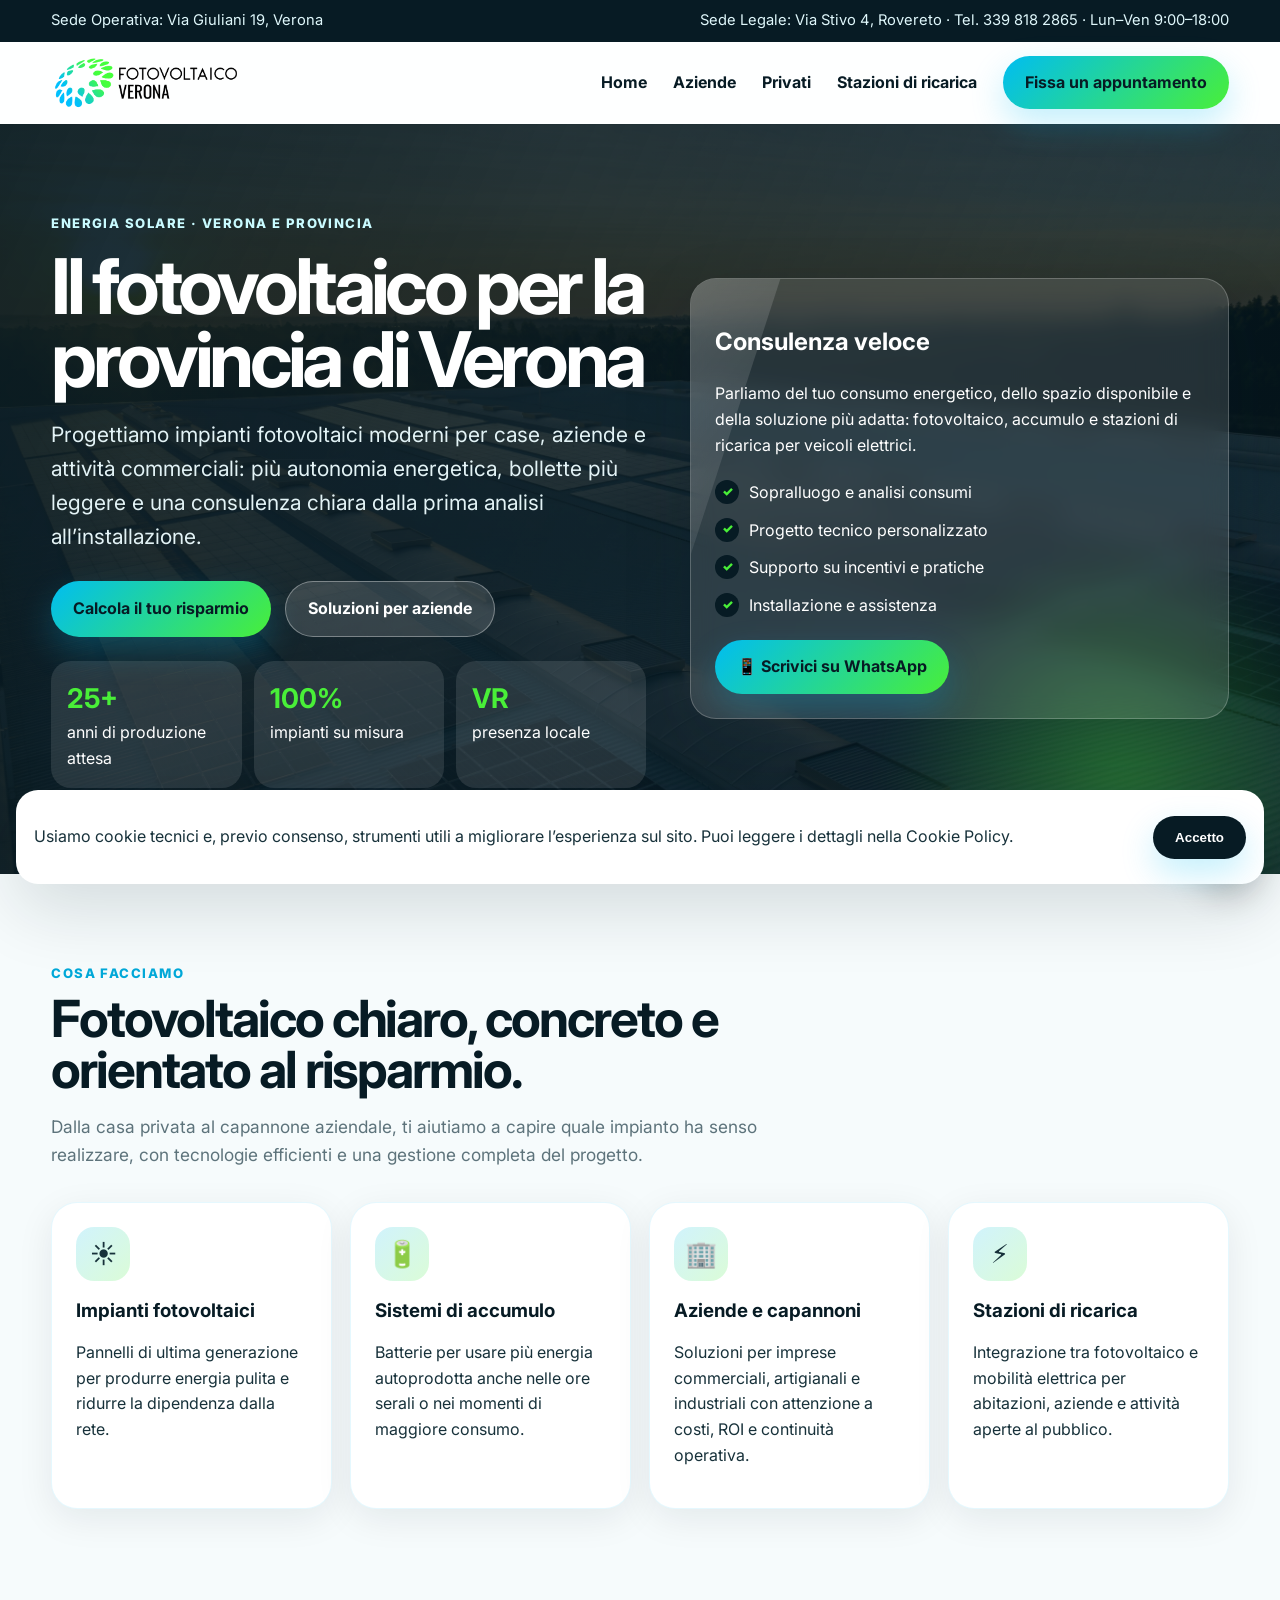
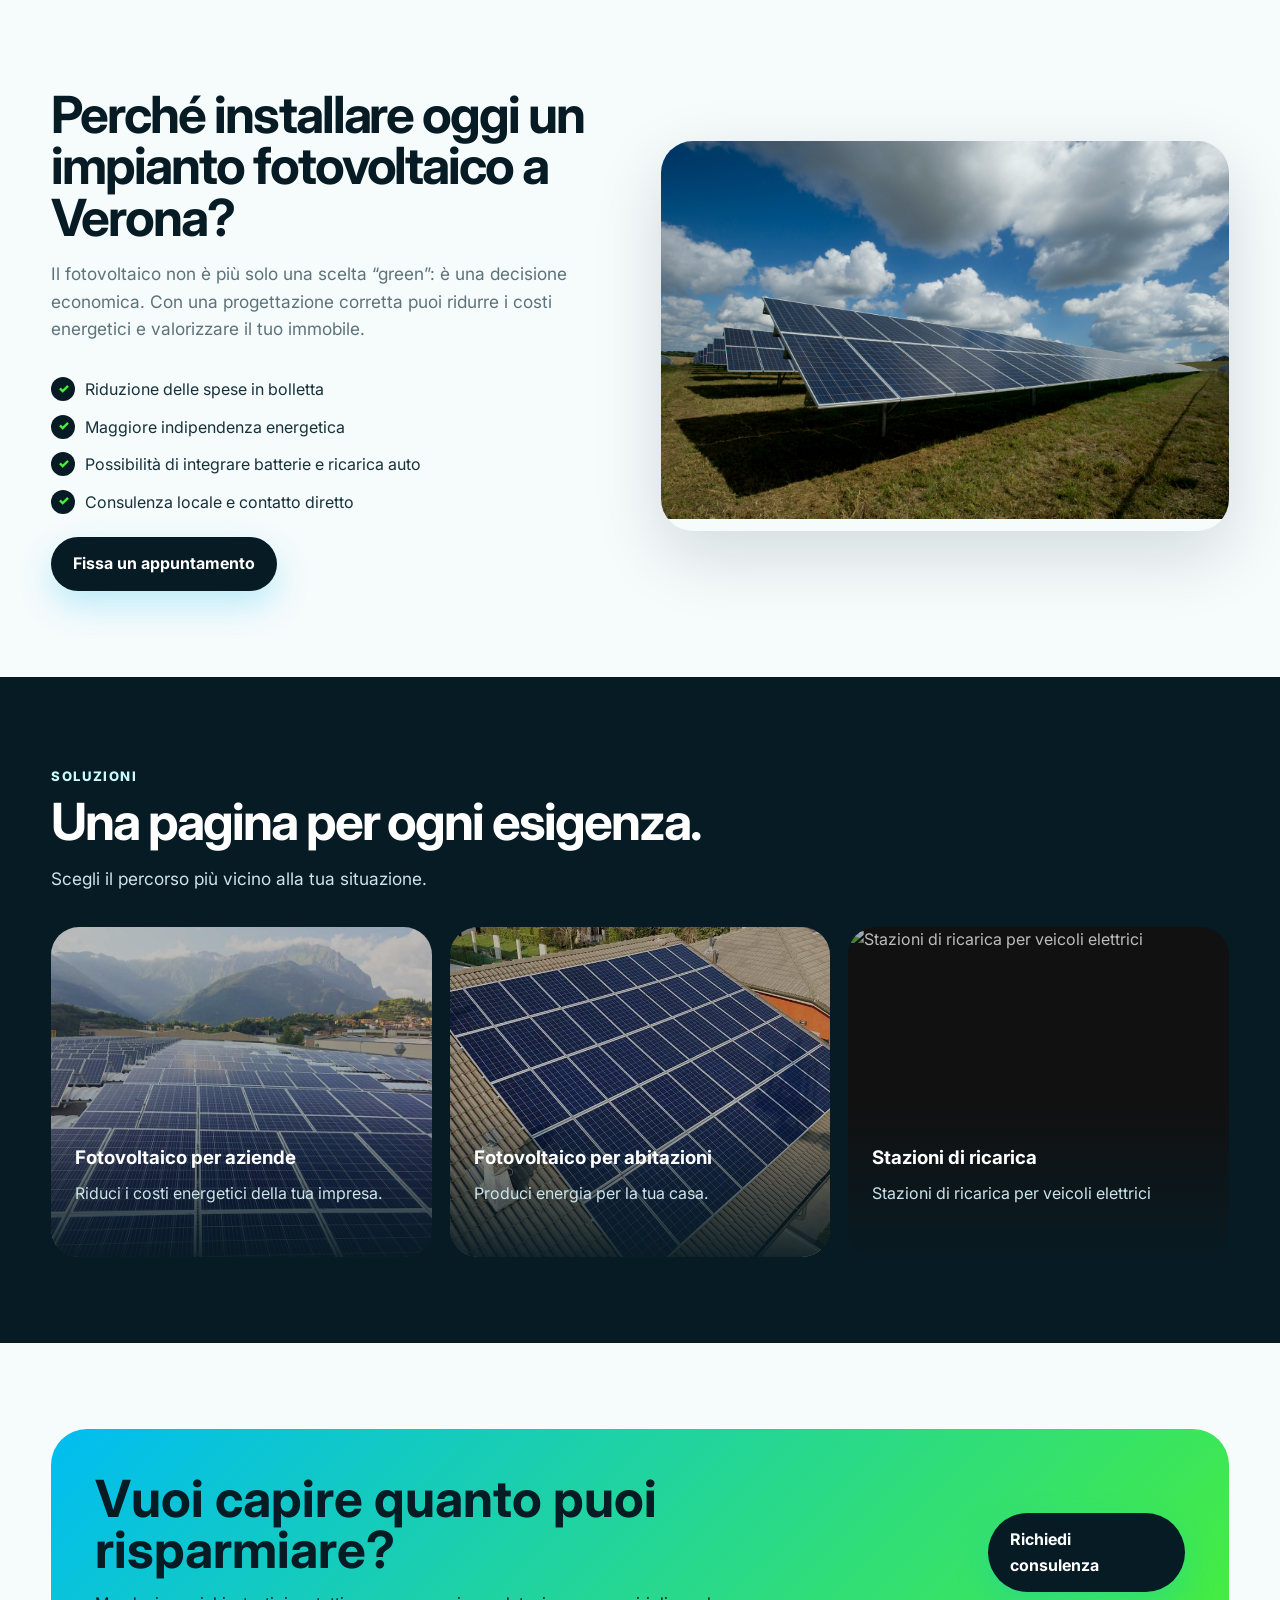
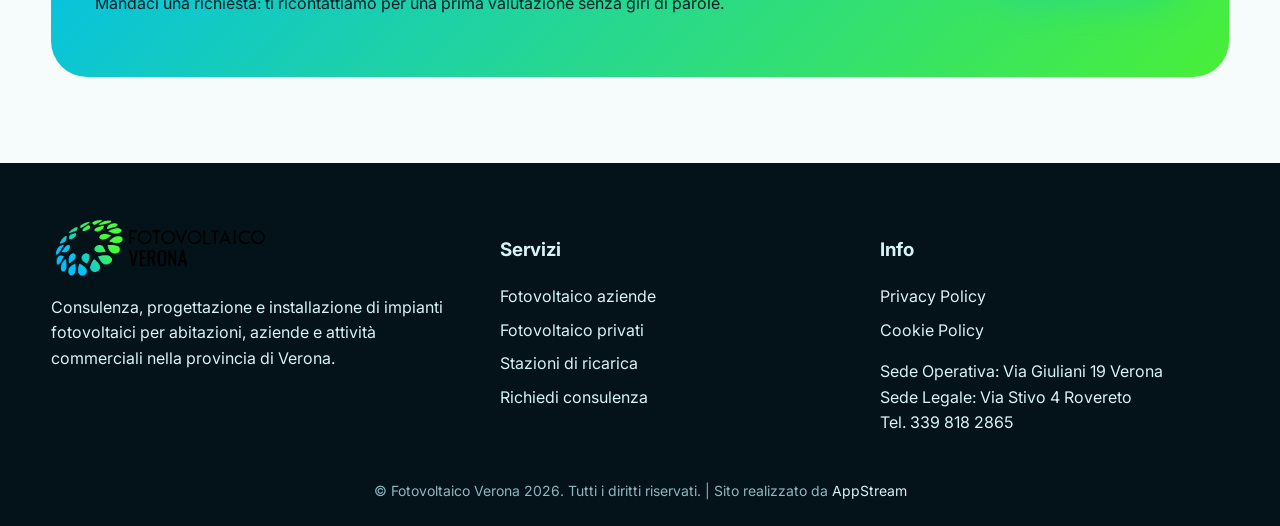
==== index.html @ 1d9007d0 "Add files via upload" ====
<!doctype html><html lang="it"><head><meta charset="utf-8"><meta name="viewport" content="width=device-width, initial-scale=1"><title>Fotovoltaico Verona | Impianti fotovoltaici a Verona e provincia</title><meta name="description" content="Fotovoltaico Verona: consulenza e installazione impianti fotovoltaici per privati, aziende, accumulo e stazioni di ricarica per veicoli elettrici."><link rel="preconnect" href="https://fonts.googleapis.com"><link rel="preconnect" href="https://fonts.gstatic.com" crossorigin><link href="https://fonts.googleapis.com/css2?family=Inter:wght@400;600;700;800;900&display=swap" rel="stylesheet"><link rel="stylesheet" href="style.css"></head><body><div class="topbar"><div class="container"><span>Sede Operativa: Via Giuliani 19, Verona</span><span>Sede Legale: Via Stivo 4, Rovereto · Tel. 339 818 2865 · Lun–Ven 9:00–18:00</span></div></div><header class="navbar"><div class="container navwrap"><a class="logo" href="index.html"><img src="assets/logo-fotovoltaico.png" alt="Fotovoltaico Verona"></a><nav class="menu"><a href="index.html">Home</a><a href="aziende.html">Aziende</a><a href="privati.html">Privati</a><a href="colonnine.html">Stazioni di ricarica</a><a href="appuntamento.html" class="btn">Fissa un appuntamento</a></nav><button class="hamb" aria-label="Apri menu">☰</button></div></header><main><section class="hero"><div class="container herogrid"><div><span class="eyebrow">Energia solare · Verona e provincia</span><h1>Il fotovoltaico per la provincia di Verona</h1><p class="lead">Progettiamo impianti fotovoltaici moderni per case, aziende e attività commerciali: più autonomia energetica, bollette più leggere e una consulenza chiara dalla prima analisi all’installazione.</p><div class="heroactions"><a class="btn" href="appuntamento.html">Calcola il tuo risparmio</a><a class="btn ghost" href="aziende.html">Soluzioni per aziende</a></div><div class="stats"><div class="stat"><strong>25+</strong>anni di produzione attesa</div><div class="stat"><strong>100%</strong>impianti su misura</div><div class="stat"><strong>VR</strong>presenza locale</div></div></div><div class="glass"><h2>Consulenza veloce</h2><p>Parliamo del tuo consumo energetico, dello spazio disponibile e della soluzione più adatta: fotovoltaico, accumulo e stazioni di ricarica per veicoli elettrici.</p><ul class="check"><li>Sopralluogo e analisi consumi</li><li>Progetto tecnico personalizzato</li><li>Supporto su incentivi e pratiche</li><li>Installazione e assistenza</li></ul><a class="btn" href="https://wa.me/393398182865">📱 Scrivici su WhatsApp</a></div></div></section><section><div class="container"><div class="section-title"><span class="eyebrow" style="color:#00a8d8">Cosa facciamo</span><h2>Fotovoltaico chiaro, concreto e orientato al risparmio.</h2><p>Dalla casa privata al capannone aziendale, ti aiutiamo a capire quale impianto ha senso realizzare, con tecnologie efficienti e una gestione completa del progetto.</p></div><div class="cards"><article class="card"><div class="icon">☀</div><h3>Impianti fotovoltaici</h3><p>Pannelli di ultima generazione per produrre energia pulita e ridurre la dipendenza dalla rete.</p></article><article class="card"><div class="icon">🔋</div><h3>Sistemi di accumulo</h3><p>Batterie per usare più energia autoprodotta anche nelle ore serali o nei momenti di maggiore consumo.</p></article><article class="card"><div class="icon">🏢</div><h3>Aziende e capannoni</h3><p>Soluzioni per imprese commerciali, artigianali e industriali con attenzione a costi, ROI e continuità operativa.</p></article><article class="card"><div class="icon">⚡</div><h3>Stazioni di ricarica</h3><p>Integrazione tra fotovoltaico e mobilità elettrica per abitazioni, aziende e attività aperte al pubblico.</p></article></div></div></section><section><div class="container split"><div><div class="section-title"><h2>Perché installare oggi un impianto fotovoltaico a Verona?</h2><p>Il fotovoltaico non è più solo una scelta “green”: è una decisione economica. Con una progettazione corretta puoi ridurre i costi energetici e valorizzare il tuo immobile.</p></div><ul class="check"><li>Riduzione delle spese in bolletta</li><li>Maggiore indipendenza energetica</li><li>Possibilità di integrare batterie e ricarica auto</li><li>Consulenza locale e contatto diretto</li></ul><a class="btn dark" href="appuntamento.html">Fissa un appuntamento</a></div><div class="photo"><img src="assets/american-public-power-association-513dbrmj_5w-unsplash.jpg" alt="Tecnici su impianto fotovoltaico"></div></div></section><section class="darkband"><div class="container"><div class="section-title"><span class="eyebrow">Soluzioni</span><h2>Una pagina per ogni esigenza.</h2><p>Scegli il percorso più vicino alla tua situazione.</p></div><div class="projects"><a class="project" href="aziende.html"><img src="assets/enertel-group-zibra-realzizazioni-fm-meccanica-brescia-fotovoltaico.jpg" alt="Fotovoltaico aziende"><div><h3>Fotovoltaico per aziende</h3><p>Riduci i costi energetici della tua impresa.</p></div></a><a class="project" href="privati.html"><img src="assets/enertel-group-fotovoltaico-per-la-casa-privati-1.jpg" alt="Fotovoltaico privati"><div><h3>Fotovoltaico per abitazioni</h3><p>Produci energia per la tua casa.</p></div></a><a class="project" href="colonnine.html"><img src="assets/zaptec-zusjeuwrzfy-unsplash.jpg" alt="Stazioni di ricarica per veicoli elettrici"><div><h3>Stazioni di ricarica</h3><p>Stazioni di ricarica per veicoli elettrici</p></div></a></div></div></section><section><div class="container cta"><div><h2>Vuoi capire quanto puoi risparmiare?</h2><p>Mandaci una richiesta: ti ricontattiamo per una prima valutazione senza giri di parole.</p></div><a class="btn dark" href="appuntamento.html">Richiedi consulenza</a></div></section></main><a class="whatsapp" href="https://wa.me/393398182865" aria-label="Scrivici su WhatsApp"><img src="assets/whatsapp-icon.png" alt="WhatsApp"></a><div class="cookie"><p>Usiamo cookie tecnici e, previo consenso, strumenti utili a migliorare l’esperienza sul sito. Puoi leggere i dettagli nella Cookie Policy.</p><button class="btn dark" data-cookie-ok>Accetto</button></div><footer class="footer"><div class="container footgrid"><div><img src="assets/logo-fotovoltaico.png" alt="Fotovoltaico Verona"><p>Consulenza, progettazione e installazione di impianti fotovoltaici per abitazioni, aziende e attività commerciali nella provincia di Verona.</p></div><div><h3>Servizi</h3><a href="aziende.html">Fotovoltaico aziende</a><a href="privati.html">Fotovoltaico privati</a><a href="colonnine.html">Stazioni di ricarica</a><a href="appuntamento.html">Richiedi consulenza</a></div><div><h3>Info</h3><a href="privacy.html">Privacy Policy</a><a href="cookie.html">Cookie Policy</a><p>Sede Operativa: Via Giuliani 19 Verona<br>Sede Legale: Via Stivo 4 Rovereto<br>Tel. 339 818 2865</p></div></div><div class="container footer-credit">© Fotovoltaico Verona 2026. Tutti i diritti riservati. | Sito realizzato da <a href="https://www.appstream.it" target="_blank" rel="noopener">AppStream</a></div></footer><script src="script.js"></script></body></html>
---- style.css ----
:root{--dark:#071b24;--blue:#00bdf2;--green:#49ef38;--text:#17313a;--muted:#5d737b;--bg:#f6fbfc;--white:#fff;--shadow:0 24px 70px rgba(7,27,36,.14);--radius:26px}
*{box-sizing:border-box}html{scroll-behavior:smooth}body{margin:0;font-family:Inter,system-ui,-apple-system,Segoe UI,Roboto,Arial,sans-serif;color:var(--text);background:var(--bg);line-height:1.6}a{color:inherit;text-decoration:none}img{max-width:100%;display:block}.container{width:min(1180px,92%);margin:auto}.topbar{background:var(--dark);color:#dff7fb;font-size:.92rem}.topbar .container{display:flex;justify-content:space-between;gap:18px;padding:9px 0;flex-wrap:wrap}.navbar{position:sticky;top:0;z-index:50;background:rgba(255,255,255,.88);backdrop-filter:blur(16px);box-shadow:0 1px 0 rgba(7,27,36,.08)}.navwrap{display:flex;align-items:center;justify-content:space-between;padding:14px 0}.logo img{height:54px;width:auto}.menu{display:flex;gap:26px;align-items:center;font-weight:700}.menu a{color:var(--dark)}.menu a:hover{color:#00a8d8}.hamb{display:none;border:0;background:var(--dark);color:white;border-radius:12px;padding:10px 12px;font-size:22px}.btn{display:inline-flex;align-items:center;justify-content:center;gap:10px;background:linear-gradient(135deg,var(--blue),var(--green));color:var(--dark);font-weight:700;padding:14px 22px;border-radius:999px;box-shadow:0 14px 34px rgba(0,189,242,.24);border:0;cursor:pointer}.btn.dark{background:var(--dark);color:white}.btn.ghost{background:rgba(255,255,255,.14);color:white;border:1px solid rgba(255,255,255,.35);box-shadow:none}.hero{position:relative;min-height:720px;display:flex;align-items:center;overflow:hidden;color:white;background:linear-gradient(115deg,rgba(7,27,36,.94),rgba(7,27,36,.72)),url('assets/nuno-marques-0gbrjl3vzf4-unsplash.jpg') center/cover}.hero:after{content:"";position:absolute;inset:auto -8% -22% auto;width:520px;height:520px;background:radial-gradient(circle,var(--green),transparent 65%);opacity:.35;filter:blur(20px)}.herogrid{position:relative;z-index:1;display:grid;grid-template-columns:1.05fr .95fr;gap:44px;align-items:center}.eyebrow{display:inline-flex;gap:8px;align-items:center;color:#c9fbff;font-weight:800;text-transform:uppercase;letter-spacing:.11em;font-size:.82rem}.hero h1,.pagehero h1{font-size:clamp(2.6rem,6vw,5.8rem);line-height:.95;margin:16px 0 20px;letter-spacing:-.06em}.lead{font-size:clamp(1.05rem,2vw,1.32rem);color:#e3f3f6;max-width:720px}.heroactions{display:flex;gap:14px;flex-wrap:wrap;margin-top:28px}.glass{background:rgba(255,255,255,.12);border:1px solid rgba(255,255,255,.22);backdrop-filter:blur(12px);border-radius:var(--radius);padding:24px;box-shadow:var(--shadow)}.stats{display:grid;grid-template-columns:repeat(3,1fr);gap:12px;margin-top:24px}.stat{background:rgba(255,255,255,.11);border-radius:20px;padding:16px}.stat strong{display:block;font-size:1.7rem;color:var(--green)}section{padding:86px 0}.section-title{max-width:760px;margin-bottom:34px}.section-title h2{font-size:clamp(2rem,4vw,3.3rem);line-height:1;margin:8px 0;color:var(--dark);letter-spacing:-.04em}.section-title p{color:var(--muted);font-size:1.08rem}.cards{display:grid;grid-template-columns:repeat(4,1fr);gap:18px}.card{background:white;border-radius:var(--radius);padding:24px;box-shadow:0 10px 36px rgba(7,27,36,.08);border:1px solid rgba(0,189,242,.1)}.card .icon{width:54px;height:54px;border-radius:18px;background:linear-gradient(135deg,rgba(0,189,242,.18),rgba(73,239,56,.2));display:grid;place-items:center;font-size:26px}.card h3{color:var(--dark);line-height:1.15}.split{display:grid;grid-template-columns:1fr 1fr;gap:42px;align-items:center}.photo{border-radius:32px;overflow:hidden;box-shadow:var(--shadow);min-height:390px}.photo img{width:100%;height:100%;object-fit:cover}.check{list-style:none;padding:0;margin:22px 0}.check li{margin:12px 0;padding-left:34px;position:relative}.check li:before{content:'✓';position:absolute;left:0;top:0;color:var(--green);font-weight:900;background:var(--dark);width:24px;height:24px;border-radius:50%;display:grid;place-items:center;font-size:.8rem}.darkband{background:var(--dark);color:white}.darkband .section-title h2,.darkband h3{color:white}.darkband p{color:#cce5ea}.projects{display:grid;grid-template-columns:repeat(3,1fr);gap:18px}.project{position:relative;overflow:hidden;border-radius:28px;min-height:330px;background:#111}.project img{width:100%;height:100%;object-fit:cover;position:absolute;inset:0;opacity:.72;transition:.4s}.project:hover img{transform:scale(1.06);opacity:.55}.project div{position:absolute;inset:auto 0 0 0;padding:24px;background:linear-gradient(transparent,rgba(7,27,36,.9))}.cta{background:linear-gradient(135deg,var(--blue),var(--green));border-radius:36px;padding:44px;color:var(--dark);display:flex;justify-content:space-between;gap:24px;align-items:center}.cta h2{font-size:clamp(2rem,4vw,3.4rem);line-height:1;margin:0}.form{background:white;border-radius:30px;padding:28px;box-shadow:var(--shadow)}.form input,.form textarea,.form select{width:100%;padding:15px 16px;margin:9px 0;border:1px solid #dce8eb;border-radius:16px;font:inherit}.form textarea{min-height:130px}.footer{background:#041219;color:#d8f3f7;padding:54px 0 24px}.footgrid{display:grid;grid-template-columns:1.2fr 1fr 1fr;gap:30px}.footer img{height:62px;background:transparent;border-radius:0;padding:0;object-fit:contain}.footer a{display:block;margin:8px 0;color:#d8f3f7}.whatsapp{position:fixed;right:20px;bottom:20px;z-index:60;width:62px;height:62px;border-radius:50%;display:grid;place-items:center;background:#fff;color:#25d366;font-size:30px;box-shadow:0 14px 34px rgba(0,0,0,.24);border:1px solid rgba(7,27,36,.10);overflow:hidden}.whatsapp img{width:42px;height:42px;object-fit:contain;display:block}.cookie{position:fixed;left:16px;right:16px;bottom:16px;background:white;border-radius:22px;padding:18px;box-shadow:var(--shadow);z-index:70;display:none;gap:16px;align-items:center;justify-content:space-between}.cookie.show{display:flex}.pagehero{padding:100px 0;background:linear-gradient(115deg,rgba(7,27,36,.95),rgba(7,27,36,.74)),url('assets/evgeniy-alyoshin-2asqyjafflo-unsplash.jpg') center/cover;color:white}.content{background:white;border-radius:30px;padding:34px;box-shadow:0 10px 36px rgba(7,27,36,.08)}.content h2{color:var(--dark)}
.home-services .card{background:linear-gradient(180deg,#e8f9ff 0%,#d7f4ff 100%);border:1px solid rgba(0,189,242,.26);box-shadow:0 16px 42px rgba(0,157,210,.13)}
.home-services .card:hover{transform:translateY(-6px);box-shadow:0 22px 52px rgba(0,157,210,.18)}
.card{transition:transform .25s ease,box-shadow .25s ease}
.hero .glass{position:relative;overflow:hidden;animation:softFloat 5.5s ease-in-out infinite}
.hero .glass:before{content:"";position:absolute;inset:-45% auto auto -70%;width:70%;height:200%;background:linear-gradient(110deg,transparent,rgba(255,255,255,.18),transparent);transform:rotate(18deg);animation:softShine 4.8s ease-in-out infinite}
.hero .glass>*{position:relative;z-index:1}
@keyframes softFloat{0%,100%{transform:translateY(0)}50%{transform:translateY(-8px)}}
@keyframes softShine{0%{left:-80%}55%,100%{left:125%}}
.whatsapp{transition:transform .25s ease,box-shadow .25s ease}
.whatsapp:hover{transform:translateY(-3px) scale(1.04);box-shadow:0 18px 42px rgba(0,0,0,.28)}
.whatsapp-label{position:fixed;right:92px;bottom:31px;z-index:60;background:white;color:var(--dark);font-weight:700;border-radius:999px;padding:10px 14px;box-shadow:0 12px 32px rgba(0,0,0,.18);animation:waPulse 2.4s ease-in-out infinite}
.whatsapp-label:after{content:"";position:absolute;right:-7px;top:50%;transform:translateY(-50%);border-left:8px solid white;border-top:7px solid transparent;border-bottom:7px solid transparent}
@keyframes waPulse{0%,100%{transform:translateY(0);opacity:.94}50%{transform:translateY(-3px);opacity:1}}
@media(max-width:560px){.whatsapp-label{right:88px;bottom:30px;font-size:.9rem}}
@media(max-width:900px){.menu{display:none;position:absolute;left:0;right:0;top:82px;background:white;flex-direction:column;padding:20px;box-shadow:var(--shadow)}.menu.open{display:flex}.hamb{display:block}.hero{min-height:auto;padding:82px 0}.herogrid,.split{grid-template-columns:1fr}.cards,.projects{grid-template-columns:1fr 1fr}.stats{grid-template-columns:1fr}.cta{display:block}.footgrid{grid-template-columns:1fr}.cookie{display:none!important}}@media(max-width:560px){.topbar .container{font-size:.82rem}.logo img{height:44px}.cards,.projects{grid-template-columns:1fr}section{padding:58px 0}.hero h1,.pagehero h1{font-size:2.5rem}.photo{min-height:260px}.btn{width:100%}.heroactions{display:grid}.cta{padding:28px}.pagehero{padding:70px 0}}

/* Ultime modifiche richieste */
.logo img{height:54px;width:auto;object-fit:contain}
.projects{align-items:stretch}
.project{height:330px;display:block}
.project div{min-height:132px;display:flex;flex-direction:column;justify-content:flex-end}
.project h3{margin:0 0 8px;min-height:2.4em;display:flex;align-items:flex-end}
.project p{margin:0;min-height:3.2em}
@media(max-width:900px){.project{height:330px}.project h3{min-height:auto}.project p{min-height:auto}}

/* Premium CTA Shine Effect */
.btn,.cta-button,button,input[type="submit"],.button{position:relative;overflow:hidden;}
.btn::before,.cta-button::before,button::before,input[type="submit"]::before,.button::before{content:"";position:absolute;top:0;left:-120%;width:60%;height:100%;background:linear-gradient(90deg,transparent,rgba(255,255,255,.45),transparent);transform:skewX(-25deg);transition:left .8s ease;}
.btn:hover::before,.cta-button:hover::before,button:hover::before,input[type="submit"]:hover::before,.button:hover::before{left:140%;}
.btn:hover,.cta-button:hover,.button:hover,button:hover,input[type="submit"]:hover{transform:translateY(-2px);transition:.3s ease;}


.footer-credit{
  padding-top:28px;
  color:#8fb7c0;
  text-align:center;
  white-space:nowrap;
  font-size:clamp(11px, 2vw, 14px);
}
.footer .footer-credit a{
  display:inline;
  margin:0;
  color:#d8f3f7;
  text-decoration:none;
}
.footer .footer-credit a:hover{
  text-decoration:underline;
}


/* Mappa Google sezione appuntamento */
.map-card{margin-top:24px;background:white;border-radius:26px;padding:14px;box-shadow:0 10px 36px rgba(7,27,36,.08);border:1px solid rgba(0,189,242,.12)}
.map-card iframe{width:100%;height:280px;border:0;border-radius:18px;display:block}
.map-card .map-btn{margin-top:14px;width:100%;text-align:center}
@media(max-width:560px){.map-card iframe{height:240px}}
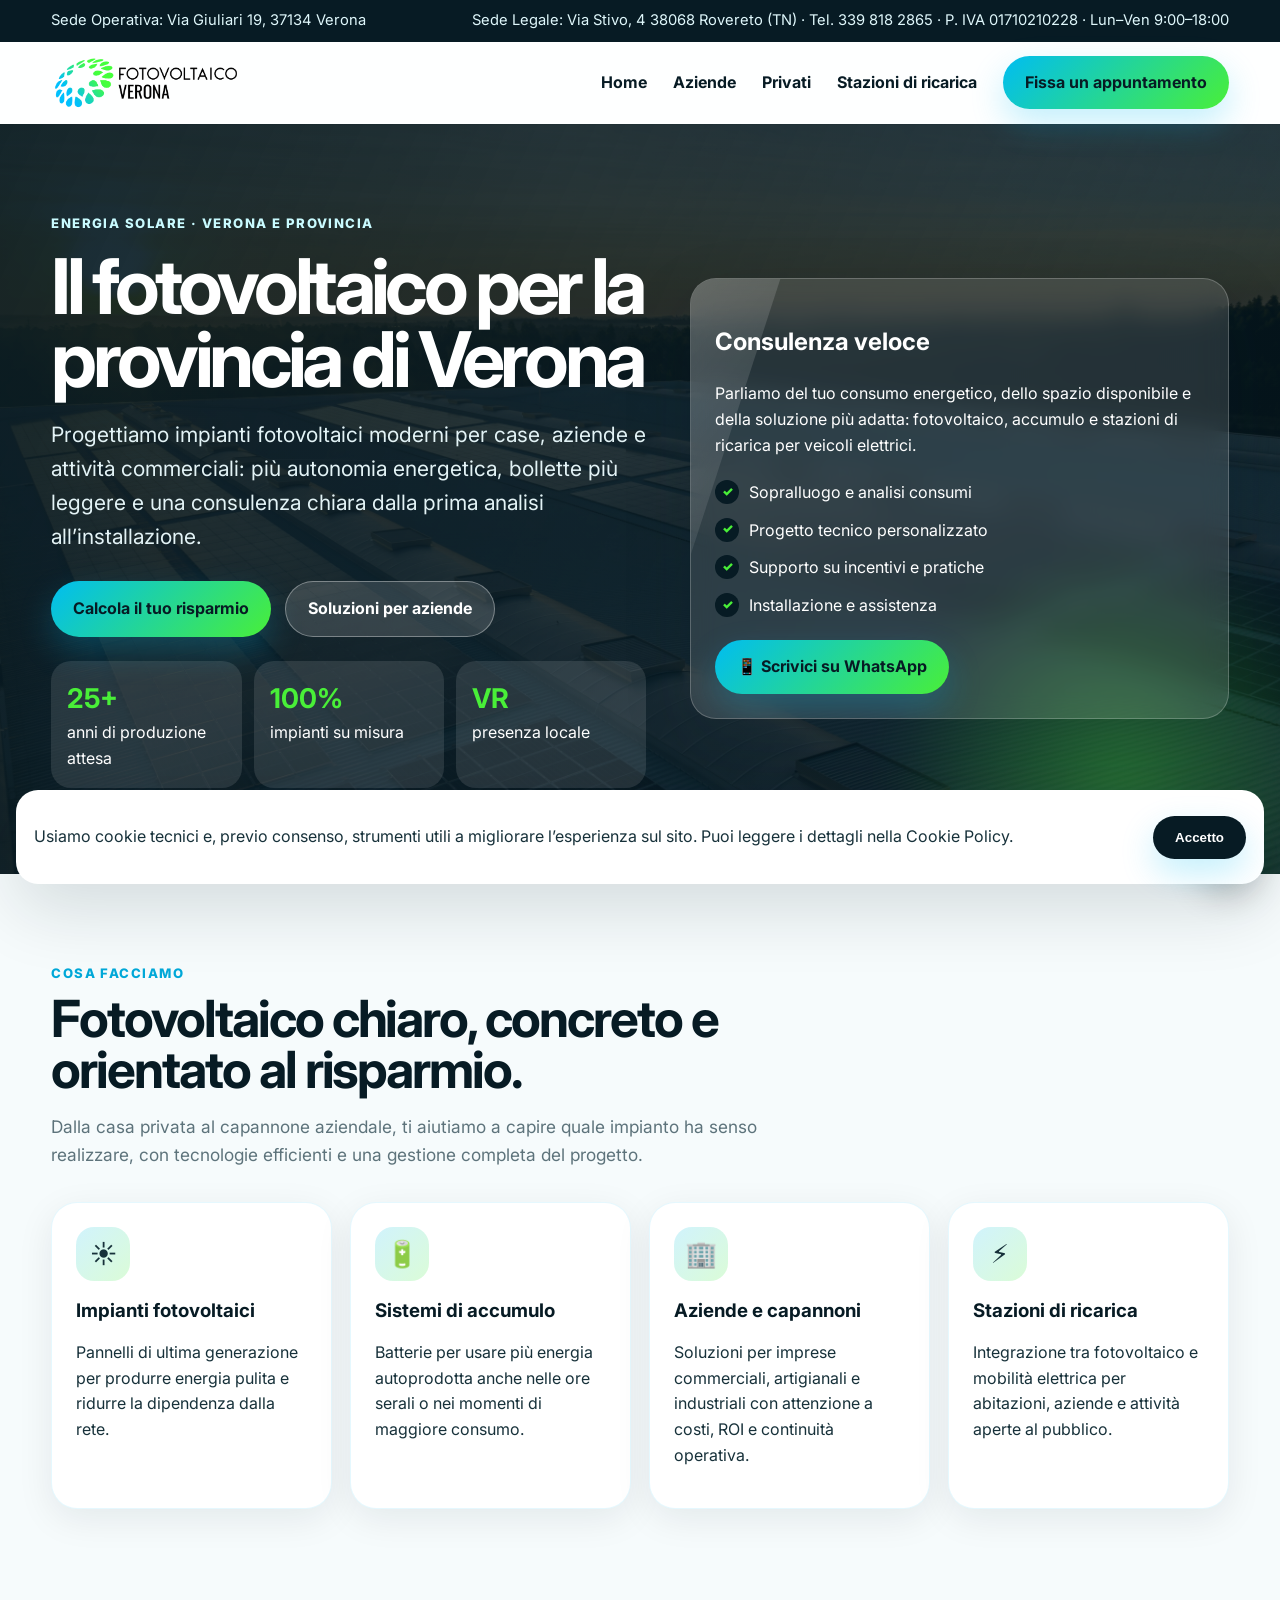
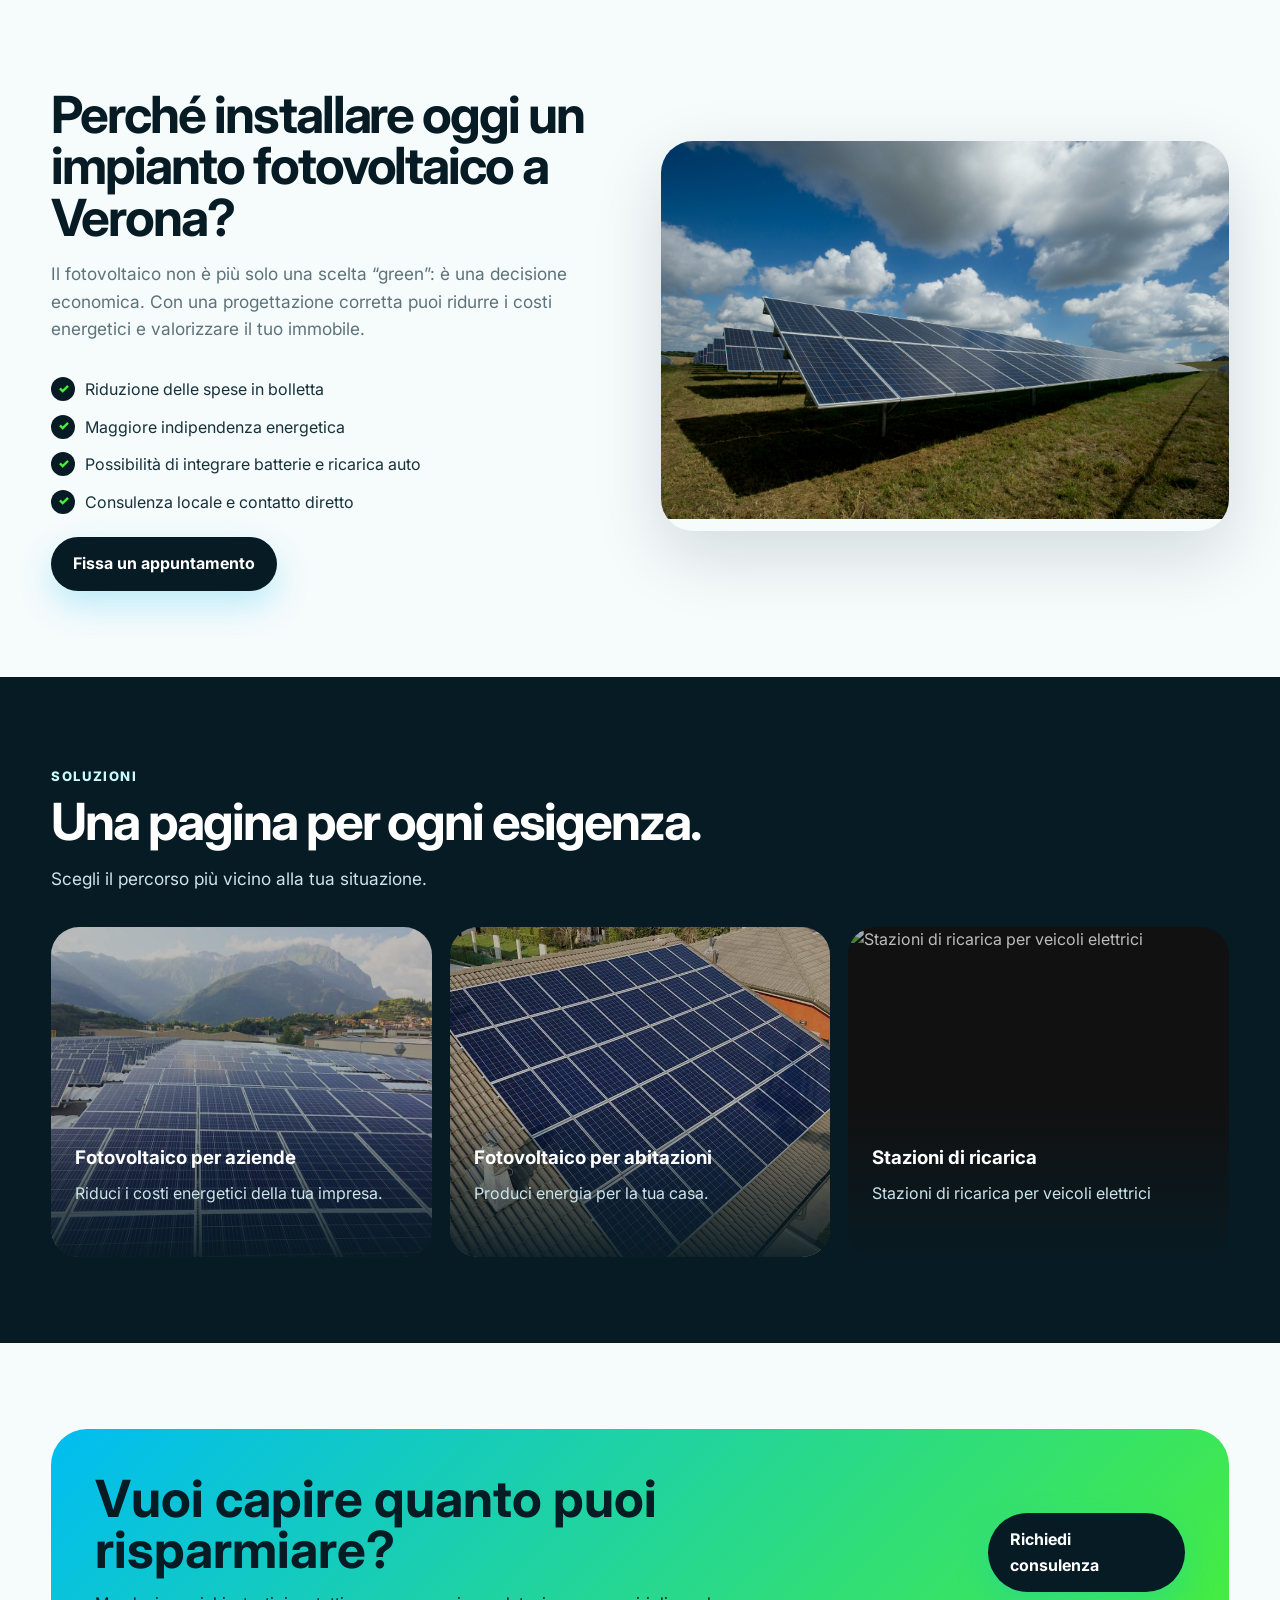
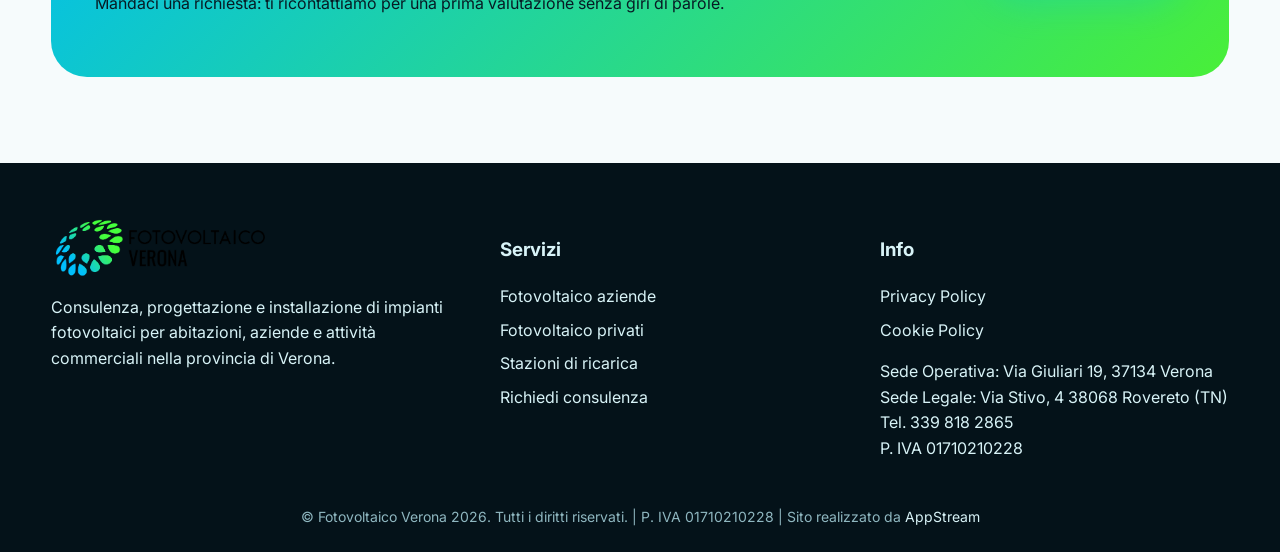
==== commit bbd676e1: "Add files via upload" ====
--- a/index.html
+++ b/index.html
@@ -1 +1 @@
-<!doctype html><html lang="it"><head><meta charset="utf-8"><meta name="viewport" content="width=device-width, initial-scale=1"><title>Fotovoltaico Verona | Impianti fotovoltaici a Verona e provincia</title><meta name="description" content="Fotovoltaico Verona: consulenza e installazione impianti fotovoltaici per privati, aziende, accumulo e stazioni di ricarica per veicoli elettrici."><link rel="preconnect" href="https://fonts.googleapis.com"><link rel="preconnect" href="https://fonts.gstatic.com" crossorigin><link href="https://fonts.googleapis.com/css2?family=Inter:wght@400;600;700;800;900&display=swap" rel="stylesheet"><link rel="stylesheet" href="style.css"></head><body><div class="topbar"><div class="container"><span>Sede Operativa: Via Giuliani 19, Verona</span><span>Sede Legale: Via Stivo 4, Rovereto · Tel. 339 818 2865 · Lun–Ven 9:00–18:00</span></div></div><header class="navbar"><div class="container navwrap"><a class="logo" href="index.html"><img src="assets/logo-fotovoltaico.png" alt="Fotovoltaico Verona"></a><nav class="menu"><a href="index.html">Home</a><a href="aziende.html">Aziende</a><a href="privati.html">Privati</a><a href="colonnine.html">Stazioni di ricarica</a><a href="appuntamento.html" class="btn">Fissa un appuntamento</a></nav><button class="hamb" aria-label="Apri menu">☰</button></div></header><main><section class="hero"><div class="container herogrid"><div><span class="eyebrow">Energia solare · Verona e provincia</span><h1>Il fotovoltaico per la provincia di Verona</h1><p class="lead">Progettiamo impianti fotovoltaici moderni per case, aziende e attività commerciali: più autonomia energetica, bollette più leggere e una consulenza chiara dalla prima analisi all’installazione.</p><div class="heroactions"><a class="btn" href="appuntamento.html">Calcola il tuo risparmio</a><a class="btn ghost" href="aziende.html">Soluzioni per aziende</a></div><div class="stats"><div class="stat"><strong>25+</strong>anni di produzione attesa</div><div class="stat"><strong>100%</strong>impianti su misura</div><div class="stat"><strong>VR</strong>presenza locale</div></div></div><div class="glass"><h2>Consulenza veloce</h2><p>Parliamo del tuo consumo energetico, dello spazio disponibile e della soluzione più adatta: fotovoltaico, accumulo e stazioni di ricarica per veicoli elettrici.</p><ul class="check"><li>Sopralluogo e analisi consumi</li><li>Progetto tecnico personalizzato</li><li>Supporto su incentivi e pratiche</li><li>Installazione e assistenza</li></ul><a class="btn" href="https://wa.me/393398182865">📱 Scrivici su WhatsApp</a></div></div></section><section><div class="container"><div class="section-title"><span class="eyebrow" style="color:#00a8d8">Cosa facciamo</span><h2>Fotovoltaico chiaro, concreto e orientato al risparmio.</h2><p>Dalla casa privata al capannone aziendale, ti aiutiamo a capire quale impianto ha senso realizzare, con tecnologie efficienti e una gestione completa del progetto.</p></div><div class="cards"><article class="card"><div class="icon">☀</div><h3>Impianti fotovoltaici</h3><p>Pannelli di ultima generazione per produrre energia pulita e ridurre la dipendenza dalla rete.</p></article><article class="card"><div class="icon">🔋</div><h3>Sistemi di accumulo</h3><p>Batterie per usare più energia autoprodotta anche nelle ore serali o nei momenti di maggiore consumo.</p></article><article class="card"><div class="icon">🏢</div><h3>Aziende e capannoni</h3><p>Soluzioni per imprese commerciali, artigianali e industriali con attenzione a costi, ROI e continuità operativa.</p></article><article class="card"><div class="icon">⚡</div><h3>Stazioni di ricarica</h3><p>Integrazione tra fotovoltaico e mobilità elettrica per abitazioni, aziende e attività aperte al pubblico.</p></article></div></div></section><section><div class="container split"><div><div class="section-title"><h2>Perché installare oggi un impianto fotovoltaico a Verona?</h2><p>Il fotovoltaico non è più solo una scelta “green”: è una decisione economica. Con una progettazione corretta puoi ridurre i costi energetici e valorizzare il tuo immobile.</p></div><ul class="check"><li>Riduzione delle spese in bolletta</li><li>Maggiore indipendenza energetica</li><li>Possibilità di integrare batterie e ricarica auto</li><li>Consulenza locale e contatto diretto</li></ul><a class="btn dark" href="appuntamento.html">Fissa un appuntamento</a></div><div class="photo"><img src="assets/american-public-power-association-513dbrmj_5w-unsplash.jpg" alt="Tecnici su impianto fotovoltaico"></div></div></section><section class="darkband"><div class="container"><div class="section-title"><span class="eyebrow">Soluzioni</span><h2>Una pagina per ogni esigenza.</h2><p>Scegli il percorso più vicino alla tua situazione.</p></div><div class="projects"><a class="project" href="aziende.html"><img src="assets/enertel-group-zibra-realzizazioni-fm-meccanica-brescia-fotovoltaico.jpg" alt="Fotovoltaico aziende"><div><h3>Fotovoltaico per aziende</h3><p>Riduci i costi energetici della tua impresa.</p></div></a><a class="project" href="privati.html"><img src="assets/enertel-group-fotovoltaico-per-la-casa-privati-1.jpg" alt="Fotovoltaico privati"><div><h3>Fotovoltaico per abitazioni</h3><p>Produci energia per la tua casa.</p></div></a><a class="project" href="colonnine.html"><img src="assets/zaptec-zusjeuwrzfy-unsplash.jpg" alt="Stazioni di ricarica per veicoli elettrici"><div><h3>Stazioni di ricarica</h3><p>Stazioni di ricarica per veicoli elettrici</p></div></a></div></div></section><section><div class="container cta"><div><h2>Vuoi capire quanto puoi risparmiare?</h2><p>Mandaci una richiesta: ti ricontattiamo per una prima valutazione senza giri di parole.</p></div><a class="btn dark" href="appuntamento.html">Richiedi consulenza</a></div></section></main><a class="whatsapp" href="https://wa.me/393398182865" aria-label="Scrivici su WhatsApp"><img src="assets/whatsapp-icon.png" alt="WhatsApp"></a><div class="cookie"><p>Usiamo cookie tecnici e, previo consenso, strumenti utili a migliorare l’esperienza sul sito. Puoi leggere i dettagli nella Cookie Policy.</p><button class="btn dark" data-cookie-ok>Accetto</button></div><footer class="footer"><div class="container footgrid"><div><img src="assets/logo-fotovoltaico.png" alt="Fotovoltaico Verona"><p>Consulenza, progettazione e installazione di impianti fotovoltaici per abitazioni, aziende e attività commerciali nella provincia di Verona.</p></div><div><h3>Servizi</h3><a href="aziende.html">Fotovoltaico aziende</a><a href="privati.html">Fotovoltaico privati</a><a href="colonnine.html">Stazioni di ricarica</a><a href="appuntamento.html">Richiedi consulenza</a></div><div><h3>Info</h3><a href="privacy.html">Privacy Policy</a><a href="cookie.html">Cookie Policy</a><p>Sede Operativa: Via Giuliani 19 Verona<br>Sede Legale: Via Stivo 4 Rovereto<br>Tel. 339 818 2865</p></div></div><div class="container footer-credit">© Fotovoltaico Verona 2026. Tutti i diritti riservati. | Sito realizzato da <a href="https://www.appstream.it" target="_blank" rel="noopener">AppStream</a></div></footer><script src="script.js"></script></body></html>+<!doctype html><html lang="it"><head><meta charset="utf-8"><meta name="viewport" content="width=device-width, initial-scale=1"><title>Fotovoltaico Verona | Impianti fotovoltaici a Verona e provincia</title><meta name="description" content="Fotovoltaico Verona: consulenza e installazione impianti fotovoltaici per privati, aziende, accumulo e stazioni di ricarica per veicoli elettrici."><link rel="preconnect" href="https://fonts.googleapis.com"><link rel="preconnect" href="https://fonts.gstatic.com" crossorigin><link href="https://fonts.googleapis.com/css2?family=Inter:wght@400;600;700;800;900&display=swap" rel="stylesheet"><link rel="stylesheet" href="style.css"></head><body><div class="topbar"><div class="container"><span>Sede Operativa: Via Giuliari 19, 37134 Verona</span><span>Sede Legale: Via Stivo, 4 38068 Rovereto (TN) · Tel. 339 818 2865 · P. IVA 01710210228 · Lun–Ven 9:00–18:00</span></div></div><header class="navbar"><div class="container navwrap"><a class="logo" href="index.html"><img src="assets/logo-fotovoltaico.png" alt="Fotovoltaico Verona"></a><nav class="menu"><a href="index.html">Home</a><a href="aziende.html">Aziende</a><a href="privati.html">Privati</a><a href="colonnine.html">Stazioni di ricarica</a><a href="appuntamento.html" class="btn">Fissa un appuntamento</a></nav><button class="hamb" aria-label="Apri menu">☰</button></div></header><main><section class="hero"><div class="container herogrid"><div><span class="eyebrow">Energia solare · Verona e provincia</span><h1>Il fotovoltaico per la provincia di Verona</h1><p class="lead">Progettiamo impianti fotovoltaici moderni per case, aziende e attività commerciali: più autonomia energetica, bollette più leggere e una consulenza chiara dalla prima analisi all’installazione.</p><div class="heroactions"><a class="btn" href="appuntamento.html">Calcola il tuo risparmio</a><a class="btn ghost" href="aziende.html">Soluzioni per aziende</a></div><div class="stats"><div class="stat"><strong>25+</strong>anni di produzione attesa</div><div class="stat"><strong>100%</strong>impianti su misura</div><div class="stat"><strong>VR</strong>presenza locale</div></div></div><div class="glass"><h2>Consulenza veloce</h2><p>Parliamo del tuo consumo energetico, dello spazio disponibile e della soluzione più adatta: fotovoltaico, accumulo e stazioni di ricarica per veicoli elettrici.</p><ul class="check"><li>Sopralluogo e analisi consumi</li><li>Progetto tecnico personalizzato</li><li>Supporto su incentivi e pratiche</li><li>Installazione e assistenza</li></ul><a class="btn" href="https://wa.me/393398182865">📱 Scrivici su WhatsApp</a></div></div></section><section><div class="container"><div class="section-title"><span class="eyebrow" style="color:#00a8d8">Cosa facciamo</span><h2>Fotovoltaico chiaro, concreto e orientato al risparmio.</h2><p>Dalla casa privata al capannone aziendale, ti aiutiamo a capire quale impianto ha senso realizzare, con tecnologie efficienti e una gestione completa del progetto.</p></div><div class="cards"><article class="card"><div class="icon">☀</div><h3>Impianti fotovoltaici</h3><p>Pannelli di ultima generazione per produrre energia pulita e ridurre la dipendenza dalla rete.</p></article><article class="card"><div class="icon">🔋</div><h3>Sistemi di accumulo</h3><p>Batterie per usare più energia autoprodotta anche nelle ore serali o nei momenti di maggiore consumo.</p></article><article class="card"><div class="icon">🏢</div><h3>Aziende e capannoni</h3><p>Soluzioni per imprese commerciali, artigianali e industriali con attenzione a costi, ROI e continuità operativa.</p></article><article class="card"><div class="icon">⚡</div><h3>Stazioni di ricarica</h3><p>Integrazione tra fotovoltaico e mobilità elettrica per abitazioni, aziende e attività aperte al pubblico.</p></article></div></div></section><section><div class="container split"><div><div class="section-title"><h2>Perché installare oggi un impianto fotovoltaico a Verona?</h2><p>Il fotovoltaico non è più solo una scelta “green”: è una decisione economica. Con una progettazione corretta puoi ridurre i costi energetici e valorizzare il tuo immobile.</p></div><ul class="check"><li>Riduzione delle spese in bolletta</li><li>Maggiore indipendenza energetica</li><li>Possibilità di integrare batterie e ricarica auto</li><li>Consulenza locale e contatto diretto</li></ul><a class="btn dark" href="appuntamento.html">Fissa un appuntamento</a></div><div class="photo"><img src="assets/american-public-power-association-513dbrmj_5w-unsplash.jpg" alt="Tecnici su impianto fotovoltaico"></div></div></section><section class="darkband"><div class="container"><div class="section-title"><span class="eyebrow">Soluzioni</span><h2>Una pagina per ogni esigenza.</h2><p>Scegli il percorso più vicino alla tua situazione.</p></div><div class="projects"><a class="project" href="aziende.html"><img src="assets/enertel-group-zibra-realzizazioni-fm-meccanica-brescia-fotovoltaico.jpg" alt="Fotovoltaico aziende"><div><h3>Fotovoltaico per aziende</h3><p>Riduci i costi energetici della tua impresa.</p></div></a><a class="project" href="privati.html"><img src="assets/enertel-group-fotovoltaico-per-la-casa-privati-1.jpg" alt="Fotovoltaico privati"><div><h3>Fotovoltaico per abitazioni</h3><p>Produci energia per la tua casa.</p></div></a><a class="project" href="colonnine.html"><img src="assets/zaptec-zusjeuwrzfy-unsplash.jpg" alt="Stazioni di ricarica per veicoli elettrici"><div><h3>Stazioni di ricarica</h3><p>Stazioni di ricarica per veicoli elettrici</p></div></a></div></div></section><section><div class="container cta"><div><h2>Vuoi capire quanto puoi risparmiare?</h2><p>Mandaci una richiesta: ti ricontattiamo per una prima valutazione senza giri di parole.</p></div><a class="btn dark" href="appuntamento.html">Richiedi consulenza</a></div></section></main><a class="whatsapp" href="https://wa.me/393398182865" aria-label="Scrivici su WhatsApp"><img src="assets/whatsapp-icon.png" alt="WhatsApp"></a><div class="cookie"><p>Usiamo cookie tecnici e, previo consenso, strumenti utili a migliorare l’esperienza sul sito. Puoi leggere i dettagli nella Cookie Policy.</p><button class="btn dark" data-cookie-ok>Accetto</button></div><footer class="footer"><div class="container footgrid"><div><img src="assets/logo-fotovoltaico.png" alt="Fotovoltaico Verona"><p>Consulenza, progettazione e installazione di impianti fotovoltaici per abitazioni, aziende e attività commerciali nella provincia di Verona.</p></div><div><h3>Servizi</h3><a href="aziende.html">Fotovoltaico aziende</a><a href="privati.html">Fotovoltaico privati</a><a href="colonnine.html">Stazioni di ricarica</a><a href="appuntamento.html">Richiedi consulenza</a></div><div><h3>Info</h3><a href="privacy.html">Privacy Policy</a><a href="cookie.html">Cookie Policy</a><p>Sede Operativa: Via Giuliari 19, 37134 Verona<br>Sede Legale: Via Stivo, 4 38068 Rovereto (TN)<br>Tel. 339 818 2865<br>P. IVA 01710210228</p></div></div><div class="container footer-credit">© Fotovoltaico Verona 2026. Tutti i diritti riservati. | P. IVA 01710210228 | Sito realizzato da <a href="https://www.appstream.it" target="_blank" rel="noopener">AppStream</a></div></footer><script src="script.js"></script></body></html>
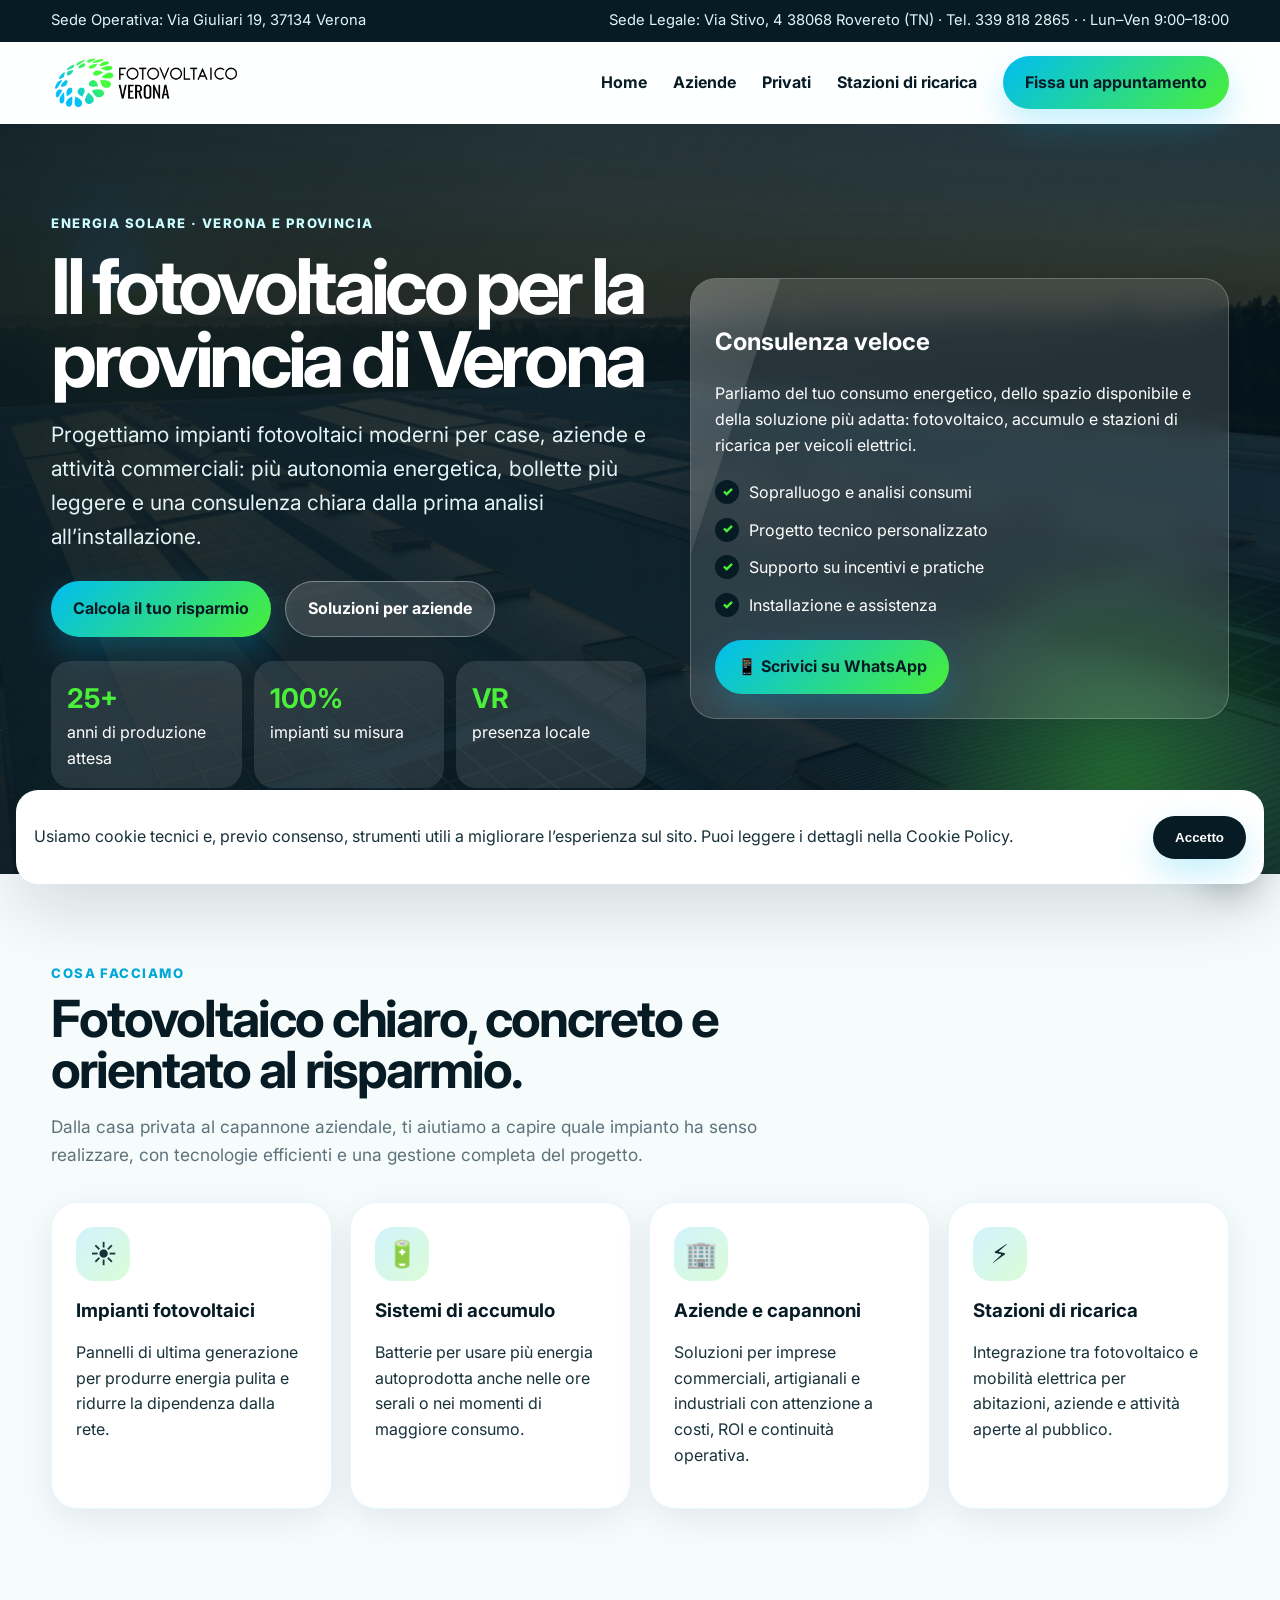
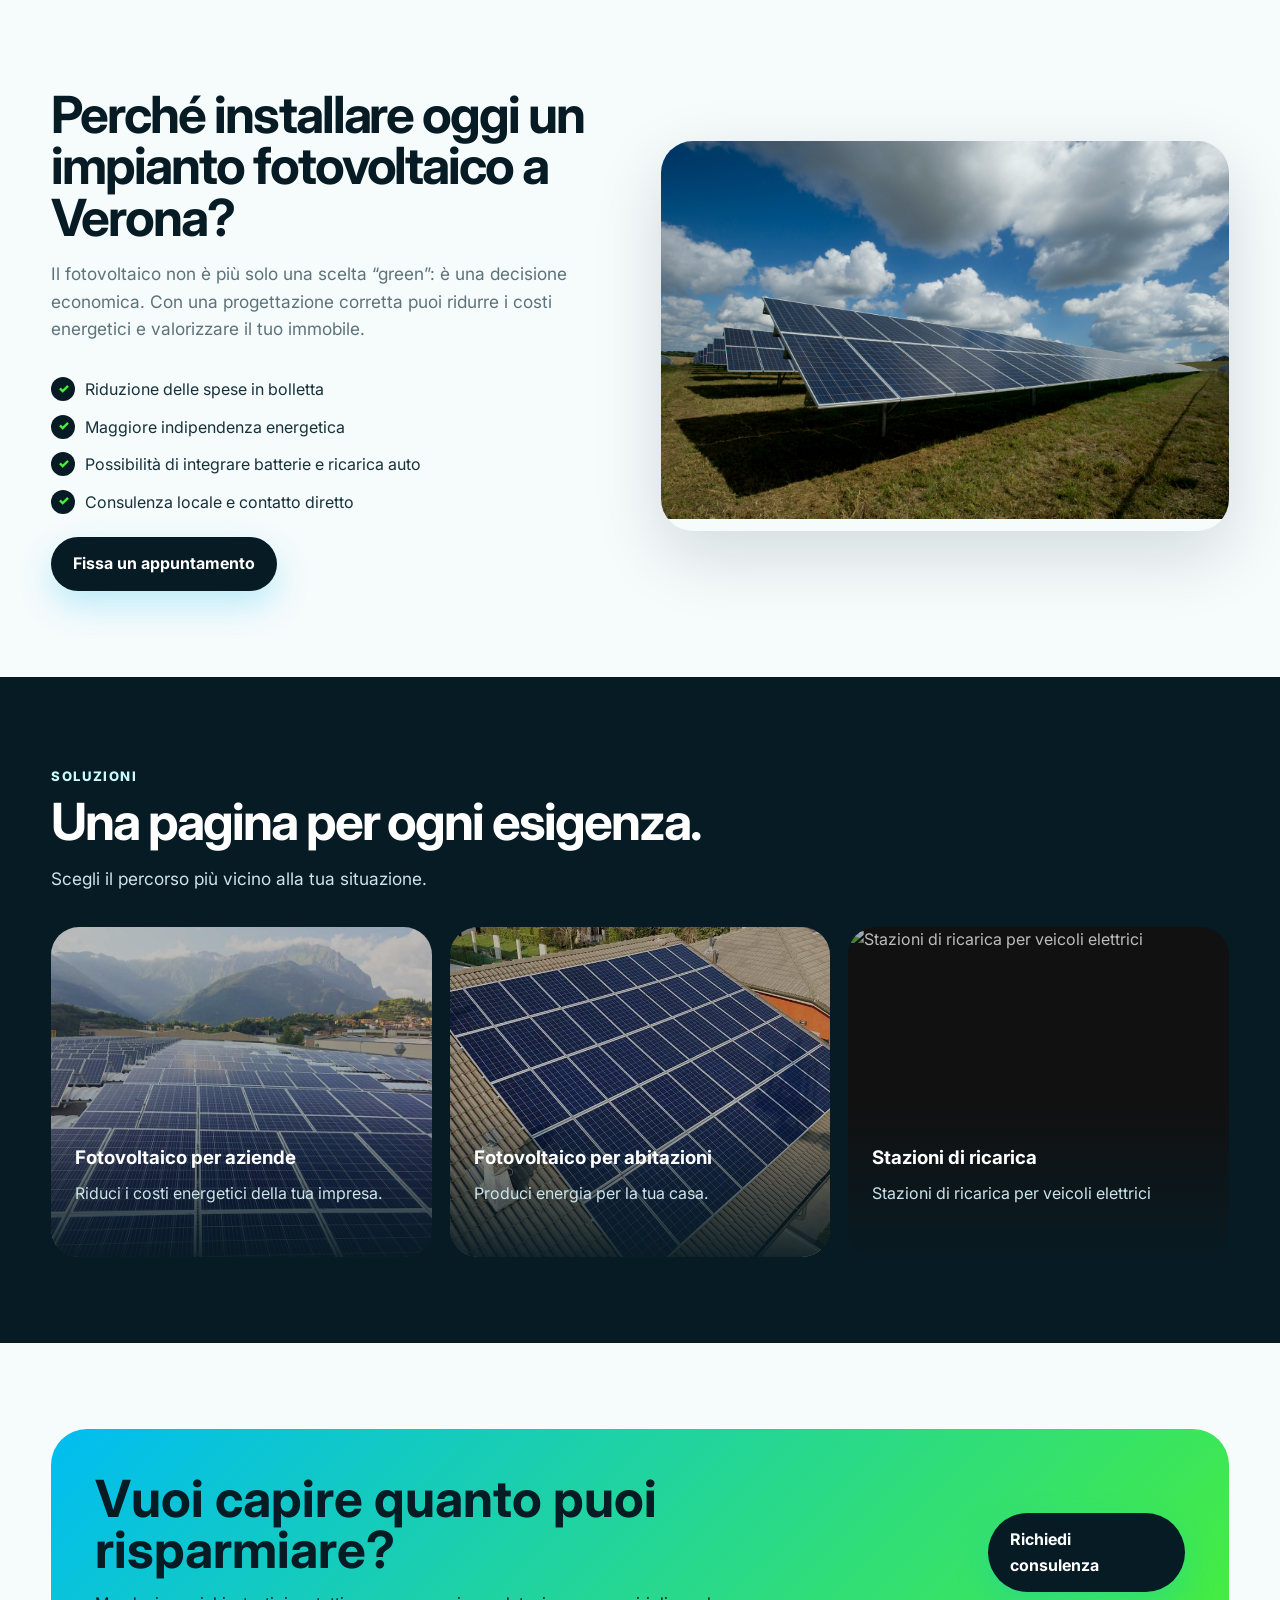
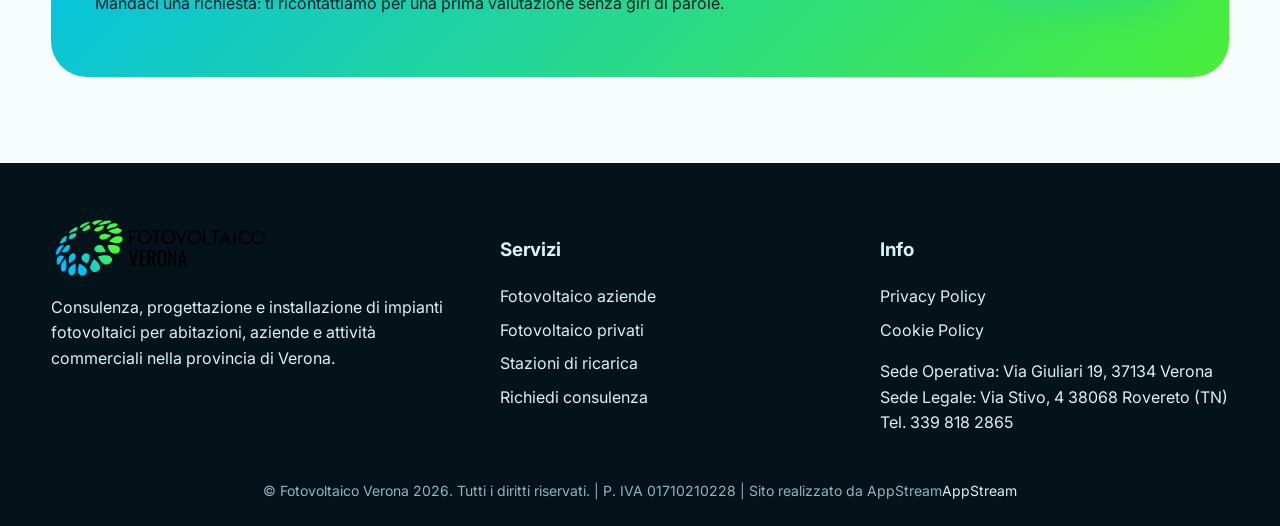
==== commit ca19905a: "Add files via upload" ====
--- a/index.html
+++ b/index.html
@@ -1 +1 @@
-<!doctype html><html lang="it"><head><meta charset="utf-8"><meta name="viewport" content="width=device-width, initial-scale=1"><title>Fotovoltaico Verona | Impianti fotovoltaici a Verona e provincia</title><meta name="description" content="Fotovoltaico Verona: consulenza e installazione impianti fotovoltaici per privati, aziende, accumulo e stazioni di ricarica per veicoli elettrici."><link rel="preconnect" href="https://fonts.googleapis.com"><link rel="preconnect" href="https://fonts.gstatic.com" crossorigin><link href="https://fonts.googleapis.com/css2?family=Inter:wght@400;600;700;800;900&display=swap" rel="stylesheet"><link rel="stylesheet" href="style.css"></head><body><div class="topbar"><div class="container"><span>Sede Operativa: Via Giuliari 19, 37134 Verona</span><span>Sede Legale: Via Stivo, 4 38068 Rovereto (TN) · Tel. 339 818 2865 · P. IVA 01710210228 · Lun–Ven 9:00–18:00</span></div></div><header class="navbar"><div class="container navwrap"><a class="logo" href="index.html"><img src="assets/logo-fotovoltaico.png" alt="Fotovoltaico Verona"></a><nav class="menu"><a href="index.html">Home</a><a href="aziende.html">Aziende</a><a href="privati.html">Privati</a><a href="colonnine.html">Stazioni di ricarica</a><a href="appuntamento.html" class="btn">Fissa un appuntamento</a></nav><button class="hamb" aria-label="Apri menu">☰</button></div></header><main><section class="hero"><div class="container herogrid"><div><span class="eyebrow">Energia solare · Verona e provincia</span><h1>Il fotovoltaico per la provincia di Verona</h1><p class="lead">Progettiamo impianti fotovoltaici moderni per case, aziende e attività commerciali: più autonomia energetica, bollette più leggere e una consulenza chiara dalla prima analisi all’installazione.</p><div class="heroactions"><a class="btn" href="appuntamento.html">Calcola il tuo risparmio</a><a class="btn ghost" href="aziende.html">Soluzioni per aziende</a></div><div class="stats"><div class="stat"><strong>25+</strong>anni di produzione attesa</div><div class="stat"><strong>100%</strong>impianti su misura</div><div class="stat"><strong>VR</strong>presenza locale</div></div></div><div class="glass"><h2>Consulenza veloce</h2><p>Parliamo del tuo consumo energetico, dello spazio disponibile e della soluzione più adatta: fotovoltaico, accumulo e stazioni di ricarica per veicoli elettrici.</p><ul class="check"><li>Sopralluogo e analisi consumi</li><li>Progetto tecnico personalizzato</li><li>Supporto su incentivi e pratiche</li><li>Installazione e assistenza</li></ul><a class="btn" href="https://wa.me/393398182865">📱 Scrivici su WhatsApp</a></div></div></section><section><div class="container"><div class="section-title"><span class="eyebrow" style="color:#00a8d8">Cosa facciamo</span><h2>Fotovoltaico chiaro, concreto e orientato al risparmio.</h2><p>Dalla casa privata al capannone aziendale, ti aiutiamo a capire quale impianto ha senso realizzare, con tecnologie efficienti e una gestione completa del progetto.</p></div><div class="cards"><article class="card"><div class="icon">☀</div><h3>Impianti fotovoltaici</h3><p>Pannelli di ultima generazione per produrre energia pulita e ridurre la dipendenza dalla rete.</p></article><article class="card"><div class="icon">🔋</div><h3>Sistemi di accumulo</h3><p>Batterie per usare più energia autoprodotta anche nelle ore serali o nei momenti di maggiore consumo.</p></article><article class="card"><div class="icon">🏢</div><h3>Aziende e capannoni</h3><p>Soluzioni per imprese commerciali, artigianali e industriali con attenzione a costi, ROI e continuità operativa.</p></article><article class="card"><div class="icon">⚡</div><h3>Stazioni di ricarica</h3><p>Integrazione tra fotovoltaico e mobilità elettrica per abitazioni, aziende e attività aperte al pubblico.</p></article></div></div></section><section><div class="container split"><div><div class="section-title"><h2>Perché installare oggi un impianto fotovoltaico a Verona?</h2><p>Il fotovoltaico non è più solo una scelta “green”: è una decisione economica. Con una progettazione corretta puoi ridurre i costi energetici e valorizzare il tuo immobile.</p></div><ul class="check"><li>Riduzione delle spese in bolletta</li><li>Maggiore indipendenza energetica</li><li>Possibilità di integrare batterie e ricarica auto</li><li>Consulenza locale e contatto diretto</li></ul><a class="btn dark" href="appuntamento.html">Fissa un appuntamento</a></div><div class="photo"><img src="assets/american-public-power-association-513dbrmj_5w-unsplash.jpg" alt="Tecnici su impianto fotovoltaico"></div></div></section><section class="darkband"><div class="container"><div class="section-title"><span class="eyebrow">Soluzioni</span><h2>Una pagina per ogni esigenza.</h2><p>Scegli il percorso più vicino alla tua situazione.</p></div><div class="projects"><a class="project" href="aziende.html"><img src="assets/enertel-group-zibra-realzizazioni-fm-meccanica-brescia-fotovoltaico.jpg" alt="Fotovoltaico aziende"><div><h3>Fotovoltaico per aziende</h3><p>Riduci i costi energetici della tua impresa.</p></div></a><a class="project" href="privati.html"><img src="assets/enertel-group-fotovoltaico-per-la-casa-privati-1.jpg" alt="Fotovoltaico privati"><div><h3>Fotovoltaico per abitazioni</h3><p>Produci energia per la tua casa.</p></div></a><a class="project" href="colonnine.html"><img src="assets/zaptec-zusjeuwrzfy-unsplash.jpg" alt="Stazioni di ricarica per veicoli elettrici"><div><h3>Stazioni di ricarica</h3><p>Stazioni di ricarica per veicoli elettrici</p></div></a></div></div></section><section><div class="container cta"><div><h2>Vuoi capire quanto puoi risparmiare?</h2><p>Mandaci una richiesta: ti ricontattiamo per una prima valutazione senza giri di parole.</p></div><a class="btn dark" href="appuntamento.html">Richiedi consulenza</a></div></section></main><a class="whatsapp" href="https://wa.me/393398182865" aria-label="Scrivici su WhatsApp"><img src="assets/whatsapp-icon.png" alt="WhatsApp"></a><div class="cookie"><p>Usiamo cookie tecnici e, previo consenso, strumenti utili a migliorare l’esperienza sul sito. Puoi leggere i dettagli nella Cookie Policy.</p><button class="btn dark" data-cookie-ok>Accetto</button></div><footer class="footer"><div class="container footgrid"><div><img src="assets/logo-fotovoltaico.png" alt="Fotovoltaico Verona"><p>Consulenza, progettazione e installazione di impianti fotovoltaici per abitazioni, aziende e attività commerciali nella provincia di Verona.</p></div><div><h3>Servizi</h3><a href="aziende.html">Fotovoltaico aziende</a><a href="privati.html">Fotovoltaico privati</a><a href="colonnine.html">Stazioni di ricarica</a><a href="appuntamento.html">Richiedi consulenza</a></div><div><h3>Info</h3><a href="privacy.html">Privacy Policy</a><a href="cookie.html">Cookie Policy</a><p>Sede Operativa: Via Giuliari 19, 37134 Verona<br>Sede Legale: Via Stivo, 4 38068 Rovereto (TN)<br>Tel. 339 818 2865<br>P. IVA 01710210228</p></div></div><div class="container footer-credit">© Fotovoltaico Verona 2026. Tutti i diritti riservati. | P. IVA 01710210228 | Sito realizzato da <a href="https://www.appstream.it" target="_blank" rel="noopener">AppStream</a></div></footer><script src="script.js"></script></body></html>+<!doctype html><html lang="it"><head><meta charset="utf-8"><meta name="viewport" content="width=device-width, initial-scale=1"><title>Fotovoltaico Verona | Impianti fotovoltaici a Verona e provincia</title><meta name="description" content="Fotovoltaico Verona: consulenza e installazione impianti fotovoltaici per privati, aziende, accumulo e stazioni di ricarica per veicoli elettrici."><link rel="preconnect" href="https://fonts.googleapis.com"><link rel="preconnect" href="https://fonts.gstatic.com" crossorigin><link href="https://fonts.googleapis.com/css2?family=Inter:wght@400;600;700;800;900&display=swap" rel="stylesheet"><link rel="stylesheet" href="style.css"></head><body><div class="topbar"><div class="container"><span>Sede Operativa: Via Giuliari 19, 37134 Verona</span><span>Sede Legale: Via Stivo, 4 38068 Rovereto (TN) · Tel. 339 818 2865 · · Lun–Ven 9:00–18:00</span></div></div><header class="navbar"><div class="container navwrap"><a class="logo" href="index.html"><img src="assets/logo-fotovoltaico.png" alt="Fotovoltaico Verona"></a><nav class="menu"><a href="index.html">Home</a><a href="aziende.html">Aziende</a><a href="privati.html">Privati</a><a href="colonnine.html">Stazioni di ricarica</a><a href="appuntamento.html" class="btn">Fissa un appuntamento</a></nav><button class="hamb" aria-label="Apri menu">☰</button></div></header><main><section class="hero"><div class="container herogrid"><div><span class="eyebrow">Energia solare · Verona e provincia</span><h1>Il fotovoltaico per la provincia di Verona</h1><p class="lead">Progettiamo impianti fotovoltaici moderni per case, aziende e attività commerciali: più autonomia energetica, bollette più leggere e una consulenza chiara dalla prima analisi all’installazione.</p><div class="heroactions"><a class="btn" href="appuntamento.html">Calcola il tuo risparmio</a><a class="btn ghost" href="aziende.html">Soluzioni per aziende</a></div><div class="stats"><div class="stat"><strong>25+</strong>anni di produzione attesa</div><div class="stat"><strong>100%</strong>impianti su misura</div><div class="stat"><strong>VR</strong>presenza locale</div></div></div><div class="glass"><h2>Consulenza veloce</h2><p>Parliamo del tuo consumo energetico, dello spazio disponibile e della soluzione più adatta: fotovoltaico, accumulo e stazioni di ricarica per veicoli elettrici.</p><ul class="check"><li>Sopralluogo e analisi consumi</li><li>Progetto tecnico personalizzato</li><li>Supporto su incentivi e pratiche</li><li>Installazione e assistenza</li></ul><a class="btn" href="https://wa.me/393398182865">📱 Scrivici su WhatsApp</a></div></div></section><section><div class="container"><div class="section-title"><span class="eyebrow" style="color:#00a8d8">Cosa facciamo</span><h2>Fotovoltaico chiaro, concreto e orientato al risparmio.</h2><p>Dalla casa privata al capannone aziendale, ti aiutiamo a capire quale impianto ha senso realizzare, con tecnologie efficienti e una gestione completa del progetto.</p></div><div class="cards"><article class="card"><div class="icon">☀</div><h3>Impianti fotovoltaici</h3><p>Pannelli di ultima generazione per produrre energia pulita e ridurre la dipendenza dalla rete.</p></article><article class="card"><div class="icon">🔋</div><h3>Sistemi di accumulo</h3><p>Batterie per usare più energia autoprodotta anche nelle ore serali o nei momenti di maggiore consumo.</p></article><article class="card"><div class="icon">🏢</div><h3>Aziende e capannoni</h3><p>Soluzioni per imprese commerciali, artigianali e industriali con attenzione a costi, ROI e continuità operativa.</p></article><article class="card"><div class="icon">⚡</div><h3>Stazioni di ricarica</h3><p>Integrazione tra fotovoltaico e mobilità elettrica per abitazioni, aziende e attività aperte al pubblico.</p></article></div></div></section><section><div class="container split"><div><div class="section-title"><h2>Perché installare oggi un impianto fotovoltaico a Verona?</h2><p>Il fotovoltaico non è più solo una scelta “green”: è una decisione economica. Con una progettazione corretta puoi ridurre i costi energetici e valorizzare il tuo immobile.</p></div><ul class="check"><li>Riduzione delle spese in bolletta</li><li>Maggiore indipendenza energetica</li><li>Possibilità di integrare batterie e ricarica auto</li><li>Consulenza locale e contatto diretto</li></ul><a class="btn dark" href="appuntamento.html">Fissa un appuntamento</a></div><div class="photo"><img src="assets/american-public-power-association-513dbrmj_5w-unsplash.jpg" alt="Tecnici su impianto fotovoltaico"></div></div></section><section class="darkband"><div class="container"><div class="section-title"><span class="eyebrow">Soluzioni</span><h2>Una pagina per ogni esigenza.</h2><p>Scegli il percorso più vicino alla tua situazione.</p></div><div class="projects"><a class="project" href="aziende.html"><img src="assets/enertel-group-zibra-realzizazioni-fm-meccanica-brescia-fotovoltaico.jpg" alt="Fotovoltaico aziende"><div><h3>Fotovoltaico per aziende</h3><p>Riduci i costi energetici della tua impresa.</p></div></a><a class="project" href="privati.html"><img src="assets/enertel-group-fotovoltaico-per-la-casa-privati-1.jpg" alt="Fotovoltaico privati"><div><h3>Fotovoltaico per abitazioni</h3><p>Produci energia per la tua casa.</p></div></a><a class="project" href="colonnine.html"><img src="assets/zaptec-zusjeuwrzfy-unsplash.jpg" alt="Stazioni di ricarica per veicoli elettrici"><div><h3>Stazioni di ricarica</h3><p>Stazioni di ricarica per veicoli elettrici</p></div></a></div></div></section><section><div class="container cta"><div><h2>Vuoi capire quanto puoi risparmiare?</h2><p>Mandaci una richiesta: ti ricontattiamo per una prima valutazione senza giri di parole.</p></div><a class="btn dark" href="appuntamento.html">Richiedi consulenza</a></div></section></main><a class="whatsapp" href="https://wa.me/393398182865" aria-label="Scrivici su WhatsApp"><img src="assets/whatsapp-icon.png" alt="WhatsApp"></a><div class="cookie"><p>Usiamo cookie tecnici e, previo consenso, strumenti utili a migliorare l’esperienza sul sito. Puoi leggere i dettagli nella Cookie Policy.</p><button class="btn dark" data-cookie-ok>Accetto</button></div><footer class="footer"><div class="container footgrid"><div><img src="assets/logo-fotovoltaico.png" alt="Fotovoltaico Verona"><p>Consulenza, progettazione e installazione di impianti fotovoltaici per abitazioni, aziende e attività commerciali nella provincia di Verona.</p></div><div><h3>Servizi</h3><a href="aziende.html">Fotovoltaico aziende</a><a href="privati.html">Fotovoltaico privati</a><a href="colonnine.html">Stazioni di ricarica</a><a href="appuntamento.html">Richiedi consulenza</a></div><div><h3>Info</h3><a href="privacy.html">Privacy Policy</a><a href="cookie.html">Cookie Policy</a><p>Sede Operativa: Via Giuliari 19, 37134 Verona<br>Sede Legale: Via Stivo, 4 38068 Rovereto (TN)<br>Tel. 339 818 2865</p></div></div><div class="container footer-credit">© Fotovoltaico Verona 2026. Tutti i diritti riservati. | P. IVA 01710210228 | Sito realizzato da AppStream<a href="https://www.appstream.it" target="_blank" rel="noopener">AppStream</a></div></footer><script src="script.js"></script></body></html>
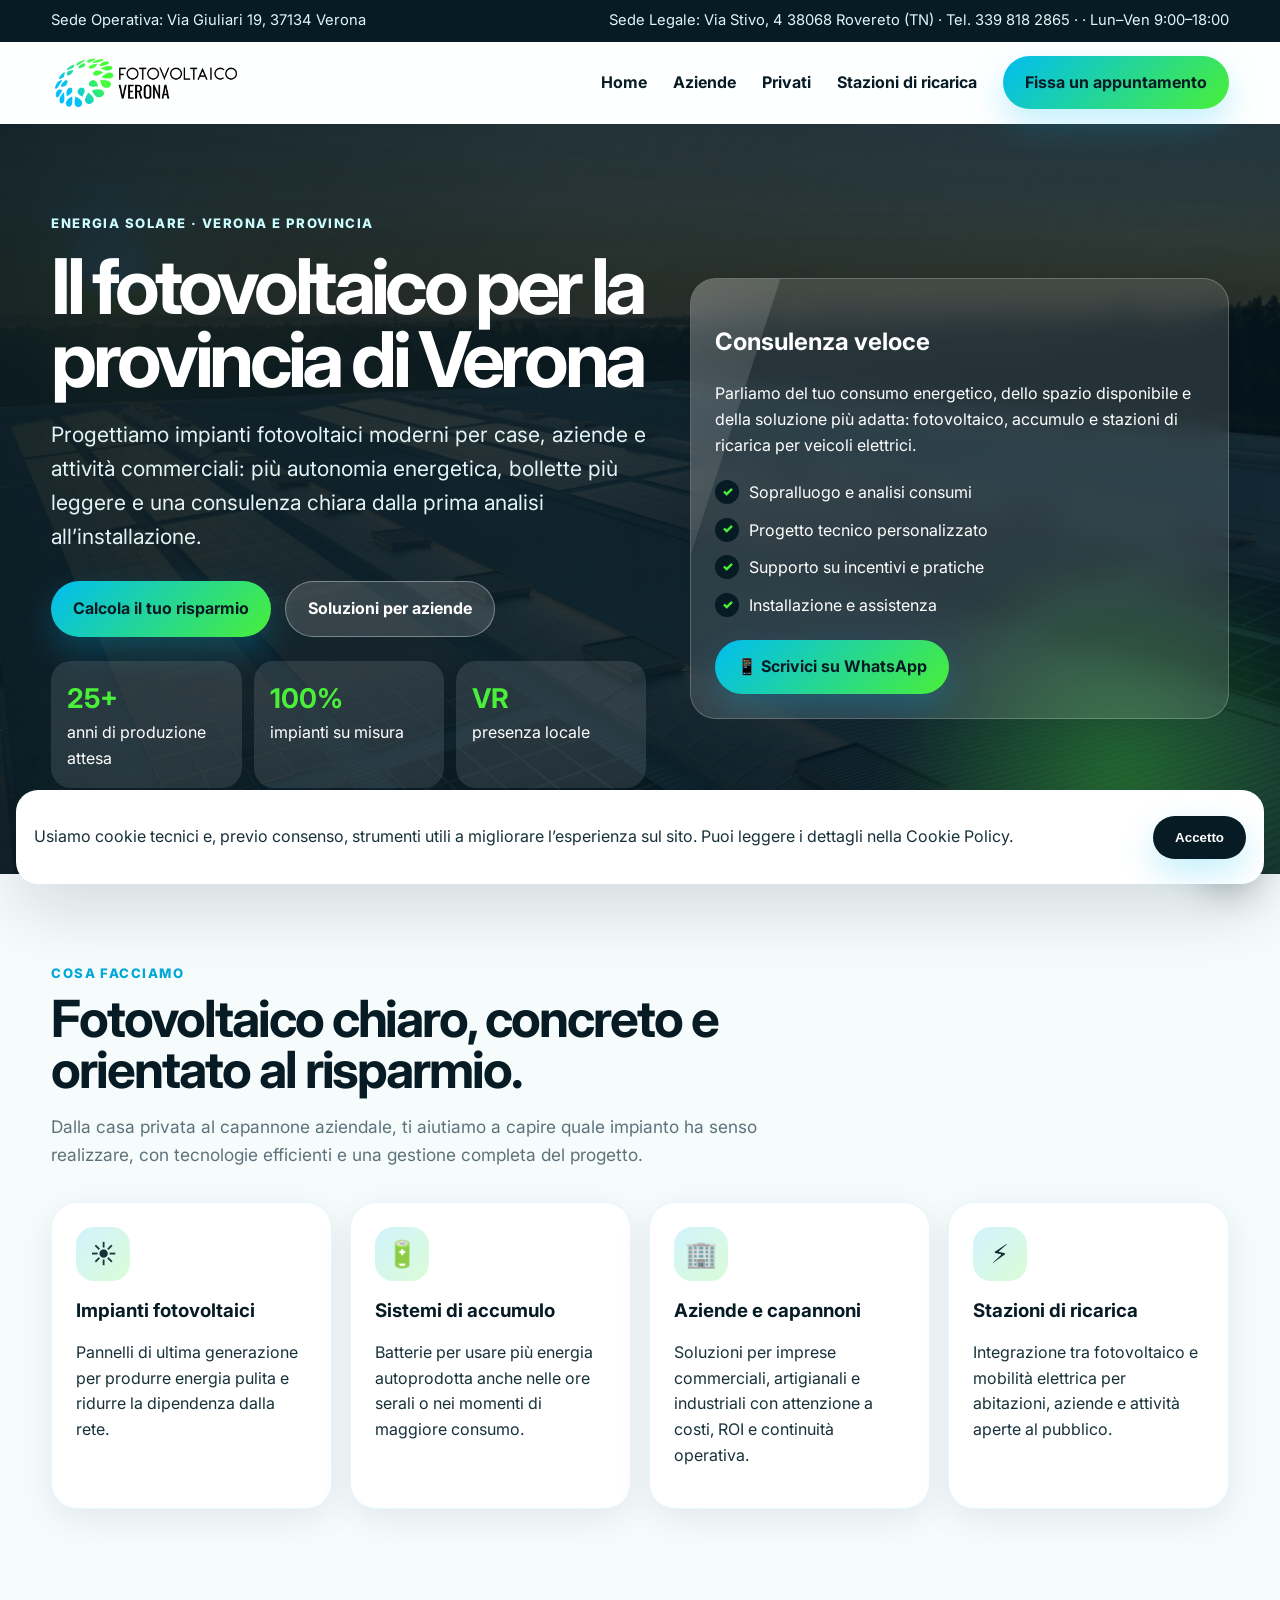
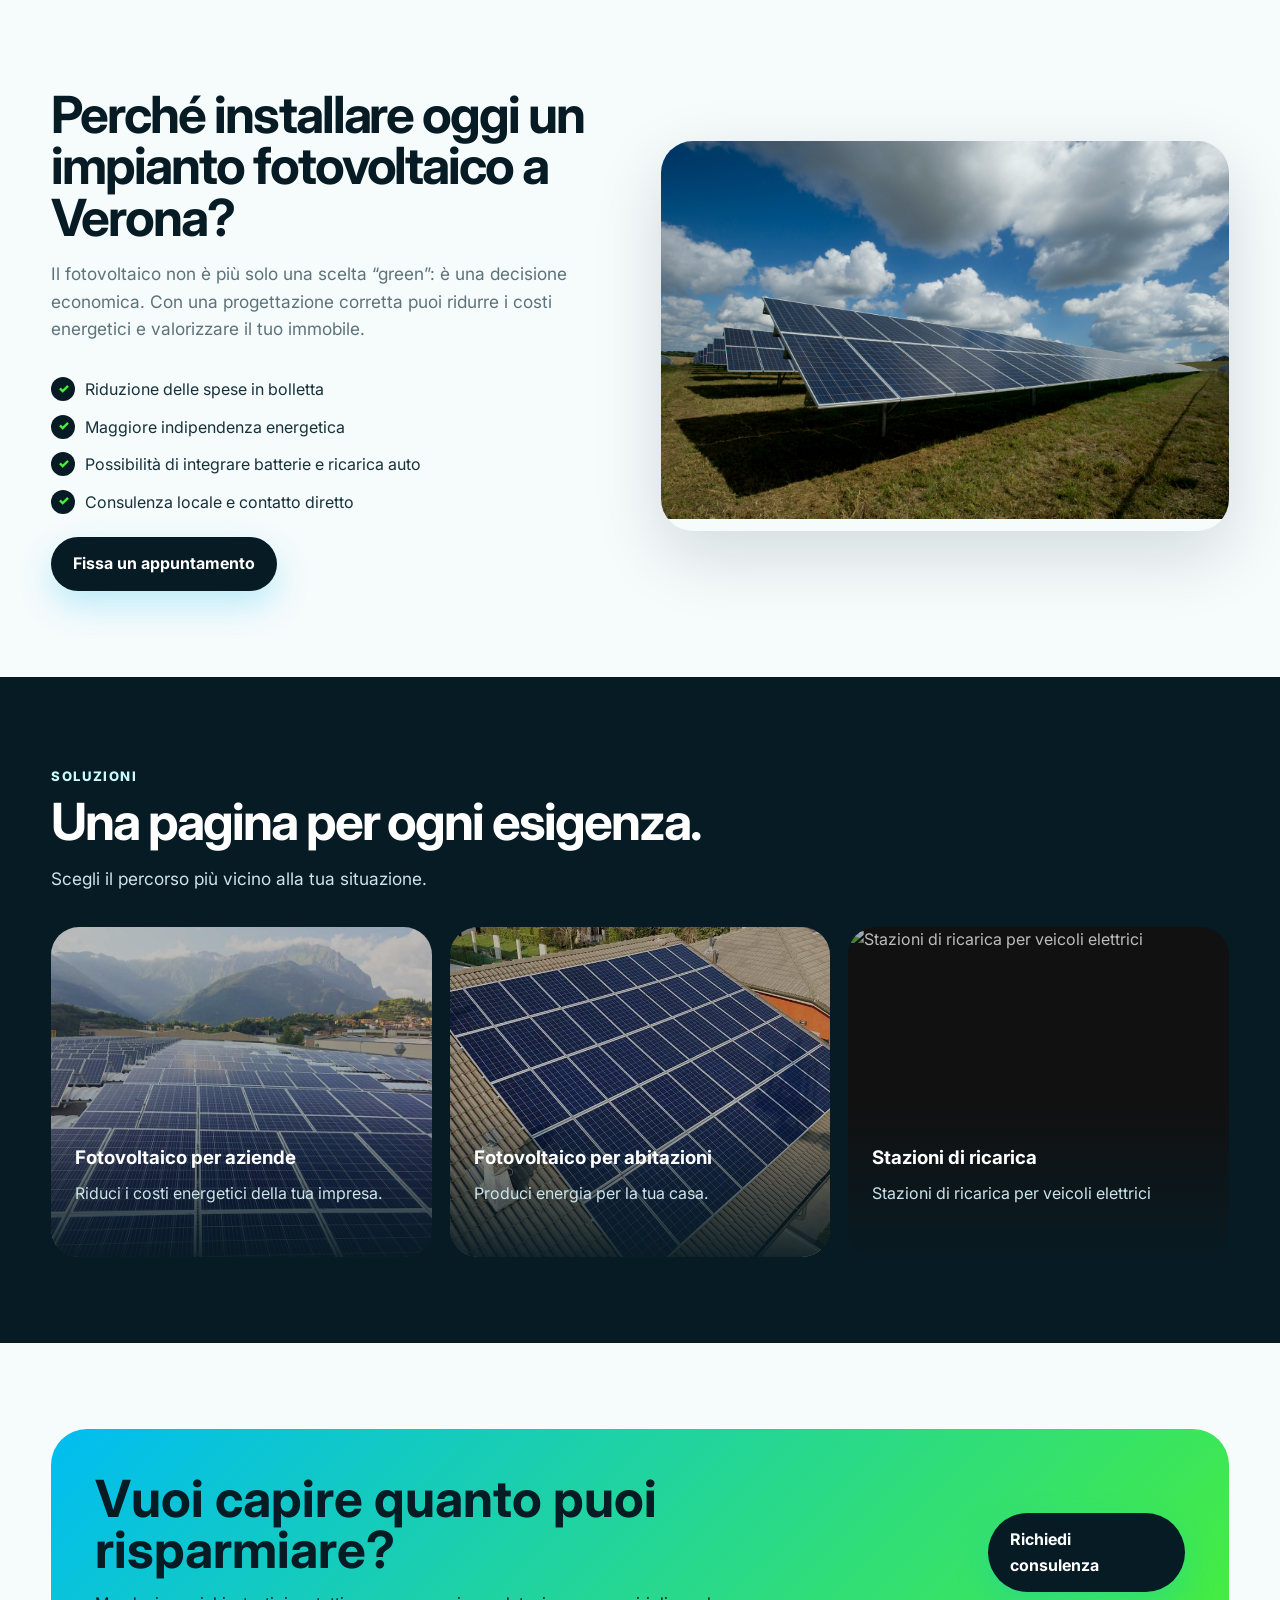
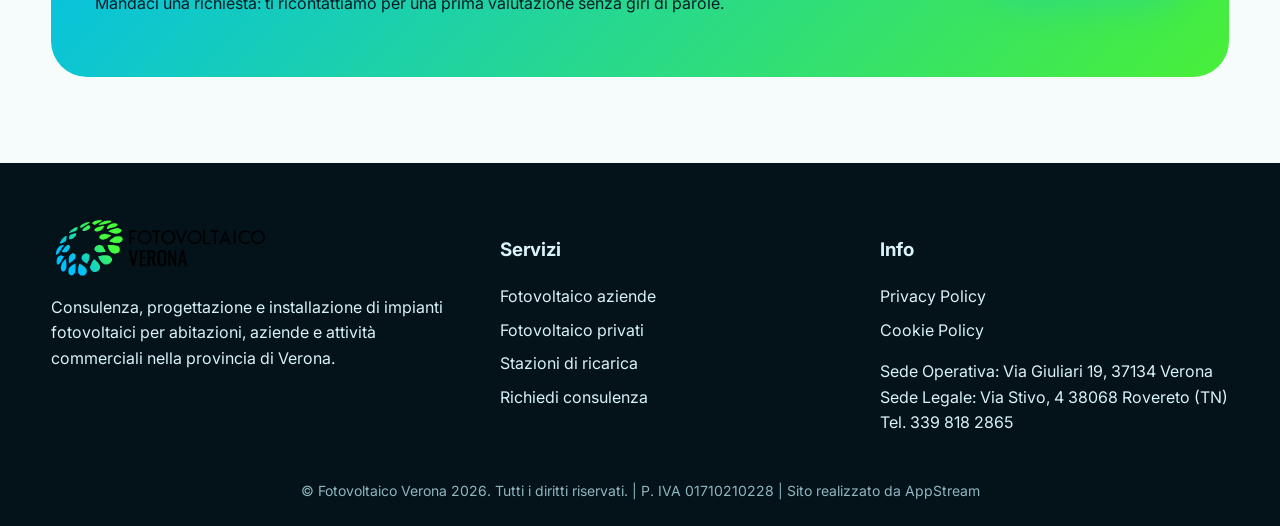
==== commit 5f2f6752: "Update index.html" ====
--- a/index.html
+++ b/index.html
@@ -1 +1 @@
-<!doctype html><html lang="it"><head><meta charset="utf-8"><meta name="viewport" content="width=device-width, initial-scale=1"><title>Fotovoltaico Verona | Impianti fotovoltaici a Verona e provincia</title><meta name="description" content="Fotovoltaico Verona: consulenza e installazione impianti fotovoltaici per privati, aziende, accumulo e stazioni di ricarica per veicoli elettrici."><link rel="preconnect" href="https://fonts.googleapis.com"><link rel="preconnect" href="https://fonts.gstatic.com" crossorigin><link href="https://fonts.googleapis.com/css2?family=Inter:wght@400;600;700;800;900&display=swap" rel="stylesheet"><link rel="stylesheet" href="style.css"></head><body><div class="topbar"><div class="container"><span>Sede Operativa: Via Giuliari 19, 37134 Verona</span><span>Sede Legale: Via Stivo, 4 38068 Rovereto (TN) · Tel. 339 818 2865 · · Lun–Ven 9:00–18:00</span></div></div><header class="navbar"><div class="container navwrap"><a class="logo" href="index.html"><img src="assets/logo-fotovoltaico.png" alt="Fotovoltaico Verona"></a><nav class="menu"><a href="index.html">Home</a><a href="aziende.html">Aziende</a><a href="privati.html">Privati</a><a href="colonnine.html">Stazioni di ricarica</a><a href="appuntamento.html" class="btn">Fissa un appuntamento</a></nav><button class="hamb" aria-label="Apri menu">☰</button></div></header><main><section class="hero"><div class="container herogrid"><div><span class="eyebrow">Energia solare · Verona e provincia</span><h1>Il fotovoltaico per la provincia di Verona</h1><p class="lead">Progettiamo impianti fotovoltaici moderni per case, aziende e attività commerciali: più autonomia energetica, bollette più leggere e una consulenza chiara dalla prima analisi all’installazione.</p><div class="heroactions"><a class="btn" href="appuntamento.html">Calcola il tuo risparmio</a><a class="btn ghost" href="aziende.html">Soluzioni per aziende</a></div><div class="stats"><div class="stat"><strong>25+</strong>anni di produzione attesa</div><div class="stat"><strong>100%</strong>impianti su misura</div><div class="stat"><strong>VR</strong>presenza locale</div></div></div><div class="glass"><h2>Consulenza veloce</h2><p>Parliamo del tuo consumo energetico, dello spazio disponibile e della soluzione più adatta: fotovoltaico, accumulo e stazioni di ricarica per veicoli elettrici.</p><ul class="check"><li>Sopralluogo e analisi consumi</li><li>Progetto tecnico personalizzato</li><li>Supporto su incentivi e pratiche</li><li>Installazione e assistenza</li></ul><a class="btn" href="https://wa.me/393398182865">📱 Scrivici su WhatsApp</a></div></div></section><section><div class="container"><div class="section-title"><span class="eyebrow" style="color:#00a8d8">Cosa facciamo</span><h2>Fotovoltaico chiaro, concreto e orientato al risparmio.</h2><p>Dalla casa privata al capannone aziendale, ti aiutiamo a capire quale impianto ha senso realizzare, con tecnologie efficienti e una gestione completa del progetto.</p></div><div class="cards"><article class="card"><div class="icon">☀</div><h3>Impianti fotovoltaici</h3><p>Pannelli di ultima generazione per produrre energia pulita e ridurre la dipendenza dalla rete.</p></article><article class="card"><div class="icon">🔋</div><h3>Sistemi di accumulo</h3><p>Batterie per usare più energia autoprodotta anche nelle ore serali o nei momenti di maggiore consumo.</p></article><article class="card"><div class="icon">🏢</div><h3>Aziende e capannoni</h3><p>Soluzioni per imprese commerciali, artigianali e industriali con attenzione a costi, ROI e continuità operativa.</p></article><article class="card"><div class="icon">⚡</div><h3>Stazioni di ricarica</h3><p>Integrazione tra fotovoltaico e mobilità elettrica per abitazioni, aziende e attività aperte al pubblico.</p></article></div></div></section><section><div class="container split"><div><div class="section-title"><h2>Perché installare oggi un impianto fotovoltaico a Verona?</h2><p>Il fotovoltaico non è più solo una scelta “green”: è una decisione economica. Con una progettazione corretta puoi ridurre i costi energetici e valorizzare il tuo immobile.</p></div><ul class="check"><li>Riduzione delle spese in bolletta</li><li>Maggiore indipendenza energetica</li><li>Possibilità di integrare batterie e ricarica auto</li><li>Consulenza locale e contatto diretto</li></ul><a class="btn dark" href="appuntamento.html">Fissa un appuntamento</a></div><div class="photo"><img src="assets/american-public-power-association-513dbrmj_5w-unsplash.jpg" alt="Tecnici su impianto fotovoltaico"></div></div></section><section class="darkband"><div class="container"><div class="section-title"><span class="eyebrow">Soluzioni</span><h2>Una pagina per ogni esigenza.</h2><p>Scegli il percorso più vicino alla tua situazione.</p></div><div class="projects"><a class="project" href="aziende.html"><img src="assets/enertel-group-zibra-realzizazioni-fm-meccanica-brescia-fotovoltaico.jpg" alt="Fotovoltaico aziende"><div><h3>Fotovoltaico per aziende</h3><p>Riduci i costi energetici della tua impresa.</p></div></a><a class="project" href="privati.html"><img src="assets/enertel-group-fotovoltaico-per-la-casa-privati-1.jpg" alt="Fotovoltaico privati"><div><h3>Fotovoltaico per abitazioni</h3><p>Produci energia per la tua casa.</p></div></a><a class="project" href="colonnine.html"><img src="assets/zaptec-zusjeuwrzfy-unsplash.jpg" alt="Stazioni di ricarica per veicoli elettrici"><div><h3>Stazioni di ricarica</h3><p>Stazioni di ricarica per veicoli elettrici</p></div></a></div></div></section><section><div class="container cta"><div><h2>Vuoi capire quanto puoi risparmiare?</h2><p>Mandaci una richiesta: ti ricontattiamo per una prima valutazione senza giri di parole.</p></div><a class="btn dark" href="appuntamento.html">Richiedi consulenza</a></div></section></main><a class="whatsapp" href="https://wa.me/393398182865" aria-label="Scrivici su WhatsApp"><img src="assets/whatsapp-icon.png" alt="WhatsApp"></a><div class="cookie"><p>Usiamo cookie tecnici e, previo consenso, strumenti utili a migliorare l’esperienza sul sito. Puoi leggere i dettagli nella Cookie Policy.</p><button class="btn dark" data-cookie-ok>Accetto</button></div><footer class="footer"><div class="container footgrid"><div><img src="assets/logo-fotovoltaico.png" alt="Fotovoltaico Verona"><p>Consulenza, progettazione e installazione di impianti fotovoltaici per abitazioni, aziende e attività commerciali nella provincia di Verona.</p></div><div><h3>Servizi</h3><a href="aziende.html">Fotovoltaico aziende</a><a href="privati.html">Fotovoltaico privati</a><a href="colonnine.html">Stazioni di ricarica</a><a href="appuntamento.html">Richiedi consulenza</a></div><div><h3>Info</h3><a href="privacy.html">Privacy Policy</a><a href="cookie.html">Cookie Policy</a><p>Sede Operativa: Via Giuliari 19, 37134 Verona<br>Sede Legale: Via Stivo, 4 38068 Rovereto (TN)<br>Tel. 339 818 2865</p></div></div><div class="container footer-credit">© Fotovoltaico Verona 2026. Tutti i diritti riservati. | P. IVA 01710210228 | Sito realizzato da AppStream<a href="https://www.appstream.it" target="_blank" rel="noopener">AppStream</a></div></footer><script src="script.js"></script></body></html>+<!doctype html><html lang="it"><head><meta charset="utf-8"><meta name="viewport" content="width=device-width, initial-scale=1"><title>Fotovoltaico Verona | Impianti fotovoltaici a Verona e provincia</title><meta name="description" content="Fotovoltaico Verona: consulenza e installazione impianti fotovoltaici per privati, aziende, accumulo e stazioni di ricarica per veicoli elettrici."><link rel="preconnect" href="https://fonts.googleapis.com"><link rel="preconnect" href="https://fonts.gstatic.com" crossorigin><link href="https://fonts.googleapis.com/css2?family=Inter:wght@400;600;700;800;900&display=swap" rel="stylesheet"><link rel="stylesheet" href="style.css"></head><body><div class="topbar"><div class="container"><span>Sede Operativa: Via Giuliari 19, 37134 Verona</span><span>Sede Legale: Via Stivo, 4 38068 Rovereto (TN) · Tel. 339 818 2865 · · Lun–Ven 9:00–18:00</span></div></div><header class="navbar"><div class="container navwrap"><a class="logo" href="index.html"><img src="assets/logo-fotovoltaico.png" alt="Fotovoltaico Verona"></a><nav class="menu"><a href="index.html">Home</a><a href="aziende.html">Aziende</a><a href="privati.html">Privati</a><a href="colonnine.html">Stazioni di ricarica</a><a href="appuntamento.html" class="btn">Fissa un appuntamento</a></nav><button class="hamb" aria-label="Apri menu">☰</button></div></header><main><section class="hero"><div class="container herogrid"><div><span class="eyebrow">Energia solare · Verona e provincia</span><h1>Il fotovoltaico per la provincia di Verona</h1><p class="lead">Progettiamo impianti fotovoltaici moderni per case, aziende e attività commerciali: più autonomia energetica, bollette più leggere e una consulenza chiara dalla prima analisi all’installazione.</p><div class="heroactions"><a class="btn" href="appuntamento.html">Calcola il tuo risparmio</a><a class="btn ghost" href="aziende.html">Soluzioni per aziende</a></div><div class="stats"><div class="stat"><strong>25+</strong>anni di produzione attesa</div><div class="stat"><strong>100%</strong>impianti su misura</div><div class="stat"><strong>VR</strong>presenza locale</div></div></div><div class="glass"><h2>Consulenza veloce</h2><p>Parliamo del tuo consumo energetico, dello spazio disponibile e della soluzione più adatta: fotovoltaico, accumulo e stazioni di ricarica per veicoli elettrici.</p><ul class="check"><li>Sopralluogo e analisi consumi</li><li>Progetto tecnico personalizzato</li><li>Supporto su incentivi e pratiche</li><li>Installazione e assistenza</li></ul><a class="btn" href="https://wa.me/393398182865">📱 Scrivici su WhatsApp</a></div></div></section><section><div class="container"><div class="section-title"><span class="eyebrow" style="color:#00a8d8">Cosa facciamo</span><h2>Fotovoltaico chiaro, concreto e orientato al risparmio.</h2><p>Dalla casa privata al capannone aziendale, ti aiutiamo a capire quale impianto ha senso realizzare, con tecnologie efficienti e una gestione completa del progetto.</p></div><div class="cards"><article class="card"><div class="icon">☀</div><h3>Impianti fotovoltaici</h3><p>Pannelli di ultima generazione per produrre energia pulita e ridurre la dipendenza dalla rete.</p></article><article class="card"><div class="icon">🔋</div><h3>Sistemi di accumulo</h3><p>Batterie per usare più energia autoprodotta anche nelle ore serali o nei momenti di maggiore consumo.</p></article><article class="card"><div class="icon">🏢</div><h3>Aziende e capannoni</h3><p>Soluzioni per imprese commerciali, artigianali e industriali con attenzione a costi, ROI e continuità operativa.</p></article><article class="card"><div class="icon">⚡</div><h3>Stazioni di ricarica</h3><p>Integrazione tra fotovoltaico e mobilità elettrica per abitazioni, aziende e attività aperte al pubblico.</p></article></div></div></section><section><div class="container split"><div><div class="section-title"><h2>Perché installare oggi un impianto fotovoltaico a Verona?</h2><p>Il fotovoltaico non è più solo una scelta “green”: è una decisione economica. Con una progettazione corretta puoi ridurre i costi energetici e valorizzare il tuo immobile.</p></div><ul class="check"><li>Riduzione delle spese in bolletta</li><li>Maggiore indipendenza energetica</li><li>Possibilità di integrare batterie e ricarica auto</li><li>Consulenza locale e contatto diretto</li></ul><a class="btn dark" href="appuntamento.html">Fissa un appuntamento</a></div><div class="photo"><img src="assets/american-public-power-association-513dbrmj_5w-unsplash.jpg" alt="Tecnici su impianto fotovoltaico"></div></div></section><section class="darkband"><div class="container"><div class="section-title"><span class="eyebrow">Soluzioni</span><h2>Una pagina per ogni esigenza.</h2><p>Scegli il percorso più vicino alla tua situazione.</p></div><div class="projects"><a class="project" href="aziende.html"><img src="assets/enertel-group-zibra-realzizazioni-fm-meccanica-brescia-fotovoltaico.jpg" alt="Fotovoltaico aziende"><div><h3>Fotovoltaico per aziende</h3><p>Riduci i costi energetici della tua impresa.</p></div></a><a class="project" href="privati.html"><img src="assets/enertel-group-fotovoltaico-per-la-casa-privati-1.jpg" alt="Fotovoltaico privati"><div><h3>Fotovoltaico per abitazioni</h3><p>Produci energia per la tua casa.</p></div></a><a class="project" href="colonnine.html"><img src="assets/zaptec-zusjeuwrzfy-unsplash.jpg" alt="Stazioni di ricarica per veicoli elettrici"><div><h3>Stazioni di ricarica</h3><p>Stazioni di ricarica per veicoli elettrici</p></div></a></div></div></section><section><div class="container cta"><div><h2>Vuoi capire quanto puoi risparmiare?</h2><p>Mandaci una richiesta: ti ricontattiamo per una prima valutazione senza giri di parole.</p></div><a class="btn dark" href="appuntamento.html">Richiedi consulenza</a></div></section></main><a class="whatsapp" href="https://wa.me/393398182865" aria-label="Scrivici su WhatsApp"><img src="assets/whatsapp-icon.png" alt="WhatsApp"></a><div class="cookie"><p>Usiamo cookie tecnici e, previo consenso, strumenti utili a migliorare l’esperienza sul sito. Puoi leggere i dettagli nella Cookie Policy.</p><button class="btn dark" data-cookie-ok>Accetto</button></div><footer class="footer"><div class="container footgrid"><div><img src="assets/logo-fotovoltaico.png" alt="Fotovoltaico Verona"><p>Consulenza, progettazione e installazione di impianti fotovoltaici per abitazioni, aziende e attività commerciali nella provincia di Verona.</p></div><div><h3>Servizi</h3><a href="aziende.html">Fotovoltaico aziende</a><a href="privati.html">Fotovoltaico privati</a><a href="colonnine.html">Stazioni di ricarica</a><a href="appuntamento.html">Richiedi consulenza</a></div><div><h3>Info</h3><a href="privacy.html">Privacy Policy</a><a href="cookie.html">Cookie Policy</a><p>Sede Operativa: Via Giuliari 19, 37134 Verona<br>Sede Legale: Via Stivo, 4 38068 Rovereto (TN)<br>Tel. 339 818 2865</p></div></div><div class="container footer-credit">© Fotovoltaico Verona 2026. Tutti i diritti riservati. | P. IVA 01710210228 | Sito realizzato da AppStream<a href="https://www.appstream.it" target="_blank"</div></footer><script src="script.js"></script></body></html>
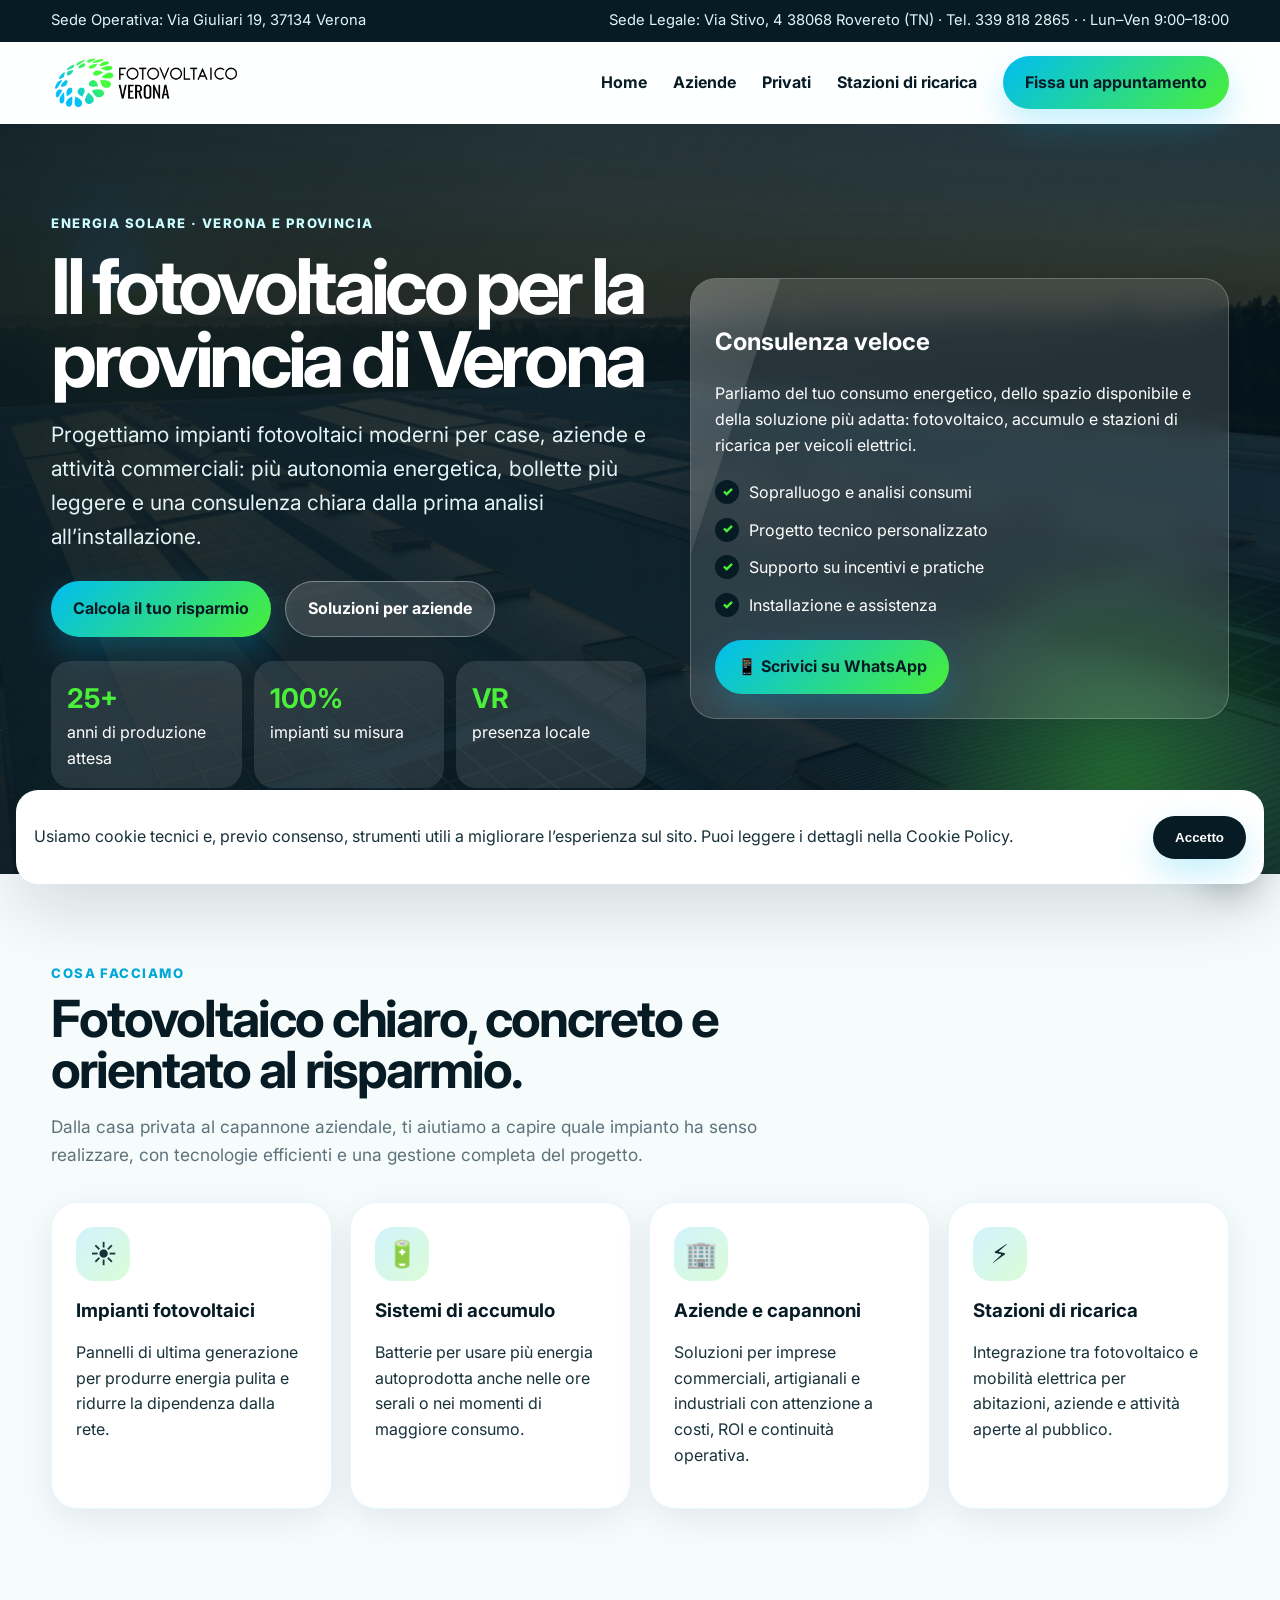
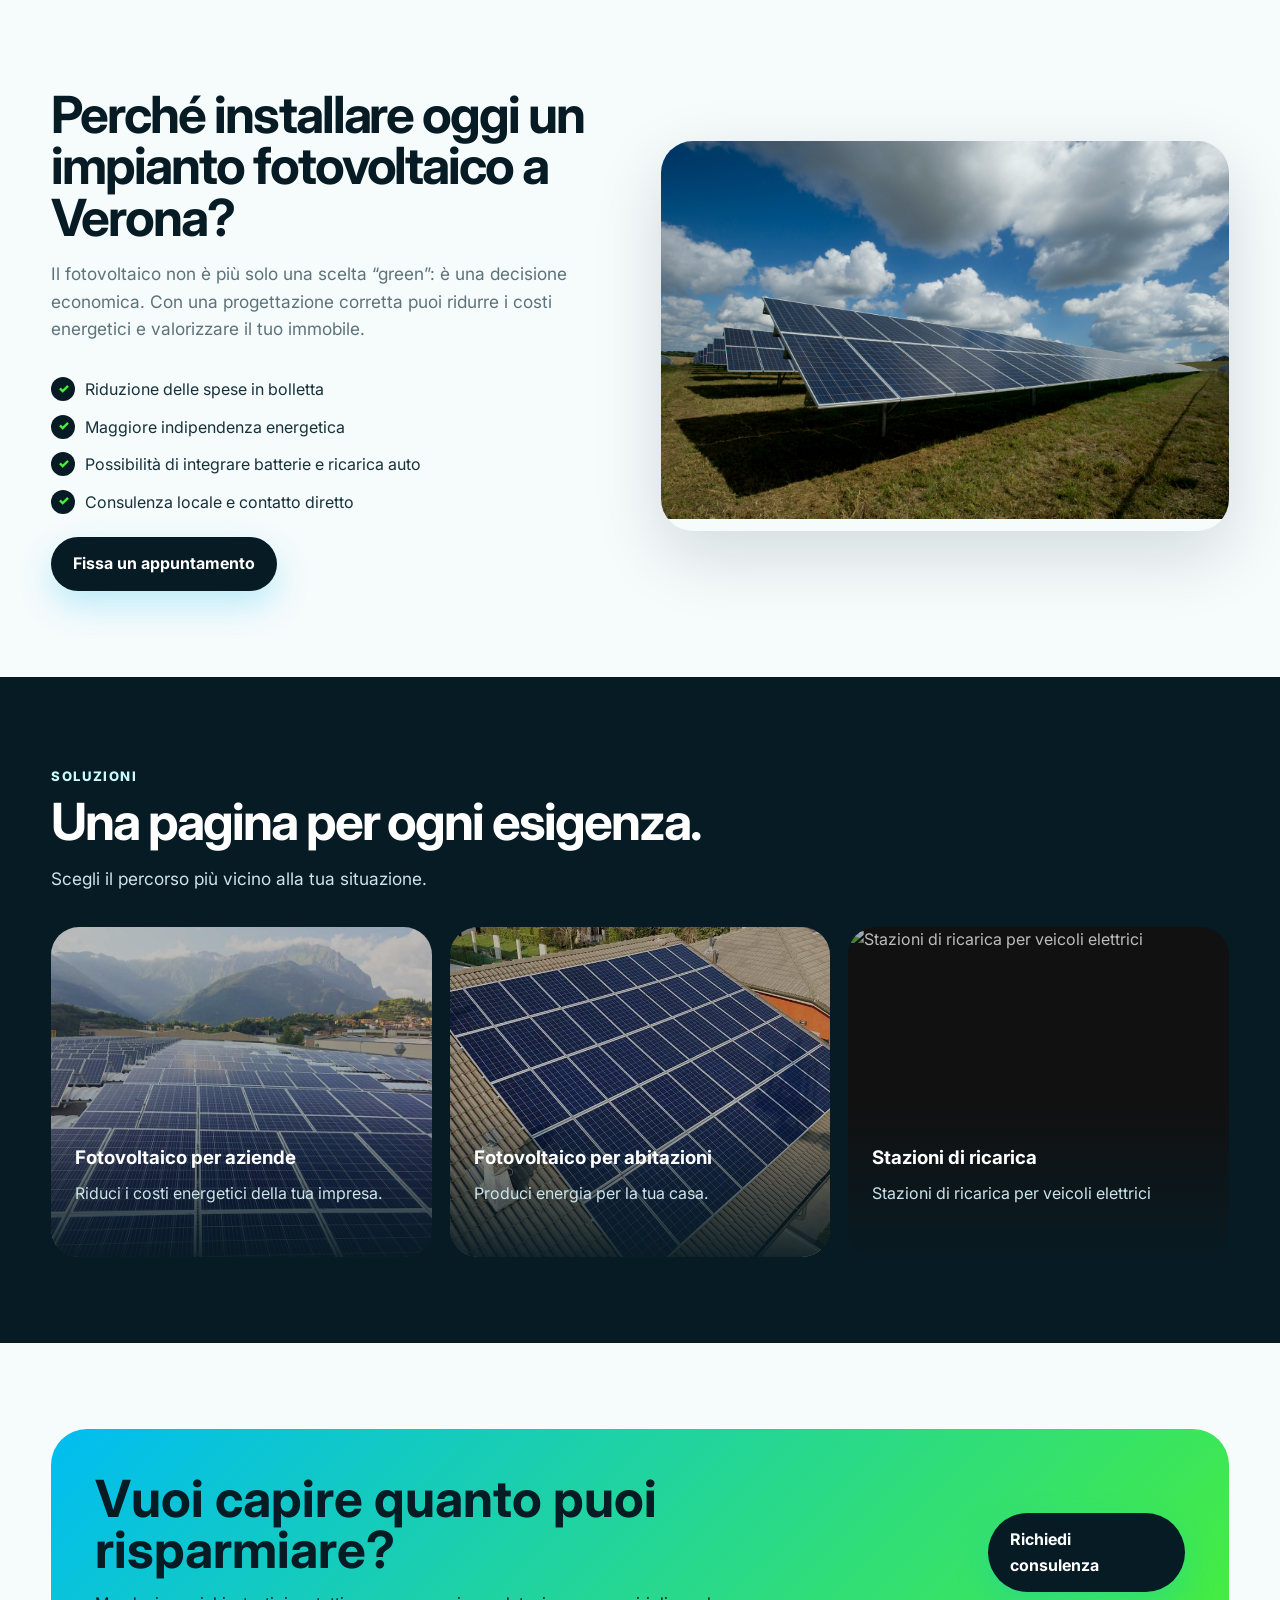
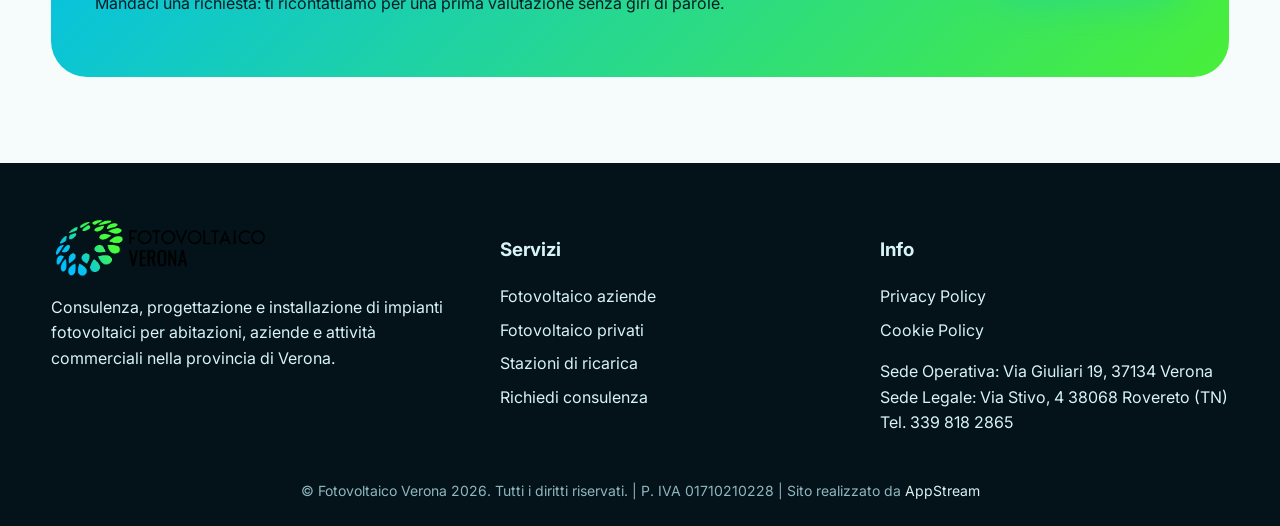
==== commit 055d1528: "Update index.html" ====
--- a/index.html
+++ b/index.html
@@ -1 +1,43 @@
-<!doctype html><html lang="it"><head><meta charset="utf-8"><meta name="viewport" content="width=device-width, initial-scale=1"><title>Fotovoltaico Verona | Impianti fotovoltaici a Verona e provincia</title><meta name="description" content="Fotovoltaico Verona: consulenza e installazione impianti fotovoltaici per privati, aziende, accumulo e stazioni di ricarica per veicoli elettrici."><link rel="preconnect" href="https://fonts.googleapis.com"><link rel="preconnect" href="https://fonts.gstatic.com" crossorigin><link href="https://fonts.googleapis.com/css2?family=Inter:wght@400;600;700;800;900&display=swap" rel="stylesheet"><link rel="stylesheet" href="style.css"></head><body><div class="topbar"><div class="container"><span>Sede Operativa: Via Giuliari 19, 37134 Verona</span><span>Sede Legale: Via Stivo, 4 38068 Rovereto (TN) · Tel. 339 818 2865 · · Lun–Ven 9:00–18:00</span></div></div><header class="navbar"><div class="container navwrap"><a class="logo" href="index.html"><img src="assets/logo-fotovoltaico.png" alt="Fotovoltaico Verona"></a><nav class="menu"><a href="index.html">Home</a><a href="aziende.html">Aziende</a><a href="privati.html">Privati</a><a href="colonnine.html">Stazioni di ricarica</a><a href="appuntamento.html" class="btn">Fissa un appuntamento</a></nav><button class="hamb" aria-label="Apri menu">☰</button></div></header><main><section class="hero"><div class="container herogrid"><div><span class="eyebrow">Energia solare · Verona e provincia</span><h1>Il fotovoltaico per la provincia di Verona</h1><p class="lead">Progettiamo impianti fotovoltaici moderni per case, aziende e attività commerciali: più autonomia energetica, bollette più leggere e una consulenza chiara dalla prima analisi all’installazione.</p><div class="heroactions"><a class="btn" href="appuntamento.html">Calcola il tuo risparmio</a><a class="btn ghost" href="aziende.html">Soluzioni per aziende</a></div><div class="stats"><div class="stat"><strong>25+</strong>anni di produzione attesa</div><div class="stat"><strong>100%</strong>impianti su misura</div><div class="stat"><strong>VR</strong>presenza locale</div></div></div><div class="glass"><h2>Consulenza veloce</h2><p>Parliamo del tuo consumo energetico, dello spazio disponibile e della soluzione più adatta: fotovoltaico, accumulo e stazioni di ricarica per veicoli elettrici.</p><ul class="check"><li>Sopralluogo e analisi consumi</li><li>Progetto tecnico personalizzato</li><li>Supporto su incentivi e pratiche</li><li>Installazione e assistenza</li></ul><a class="btn" href="https://wa.me/393398182865">📱 Scrivici su WhatsApp</a></div></div></section><section><div class="container"><div class="section-title"><span class="eyebrow" style="color:#00a8d8">Cosa facciamo</span><h2>Fotovoltaico chiaro, concreto e orientato al risparmio.</h2><p>Dalla casa privata al capannone aziendale, ti aiutiamo a capire quale impianto ha senso realizzare, con tecnologie efficienti e una gestione completa del progetto.</p></div><div class="cards"><article class="card"><div class="icon">☀</div><h3>Impianti fotovoltaici</h3><p>Pannelli di ultima generazione per produrre energia pulita e ridurre la dipendenza dalla rete.</p></article><article class="card"><div class="icon">🔋</div><h3>Sistemi di accumulo</h3><p>Batterie per usare più energia autoprodotta anche nelle ore serali o nei momenti di maggiore consumo.</p></article><article class="card"><div class="icon">🏢</div><h3>Aziende e capannoni</h3><p>Soluzioni per imprese commerciali, artigianali e industriali con attenzione a costi, ROI e continuità operativa.</p></article><article class="card"><div class="icon">⚡</div><h3>Stazioni di ricarica</h3><p>Integrazione tra fotovoltaico e mobilità elettrica per abitazioni, aziende e attività aperte al pubblico.</p></article></div></div></section><section><div class="container split"><div><div class="section-title"><h2>Perché installare oggi un impianto fotovoltaico a Verona?</h2><p>Il fotovoltaico non è più solo una scelta “green”: è una decisione economica. Con una progettazione corretta puoi ridurre i costi energetici e valorizzare il tuo immobile.</p></div><ul class="check"><li>Riduzione delle spese in bolletta</li><li>Maggiore indipendenza energetica</li><li>Possibilità di integrare batterie e ricarica auto</li><li>Consulenza locale e contatto diretto</li></ul><a class="btn dark" href="appuntamento.html">Fissa un appuntamento</a></div><div class="photo"><img src="assets/american-public-power-association-513dbrmj_5w-unsplash.jpg" alt="Tecnici su impianto fotovoltaico"></div></div></section><section class="darkband"><div class="container"><div class="section-title"><span class="eyebrow">Soluzioni</span><h2>Una pagina per ogni esigenza.</h2><p>Scegli il percorso più vicino alla tua situazione.</p></div><div class="projects"><a class="project" href="aziende.html"><img src="assets/enertel-group-zibra-realzizazioni-fm-meccanica-brescia-fotovoltaico.jpg" alt="Fotovoltaico aziende"><div><h3>Fotovoltaico per aziende</h3><p>Riduci i costi energetici della tua impresa.</p></div></a><a class="project" href="privati.html"><img src="assets/enertel-group-fotovoltaico-per-la-casa-privati-1.jpg" alt="Fotovoltaico privati"><div><h3>Fotovoltaico per abitazioni</h3><p>Produci energia per la tua casa.</p></div></a><a class="project" href="colonnine.html"><img src="assets/zaptec-zusjeuwrzfy-unsplash.jpg" alt="Stazioni di ricarica per veicoli elettrici"><div><h3>Stazioni di ricarica</h3><p>Stazioni di ricarica per veicoli elettrici</p></div></a></div></div></section><section><div class="container cta"><div><h2>Vuoi capire quanto puoi risparmiare?</h2><p>Mandaci una richiesta: ti ricontattiamo per una prima valutazione senza giri di parole.</p></div><a class="btn dark" href="appuntamento.html">Richiedi consulenza</a></div></section></main><a class="whatsapp" href="https://wa.me/393398182865" aria-label="Scrivici su WhatsApp"><img src="assets/whatsapp-icon.png" alt="WhatsApp"></a><div class="cookie"><p>Usiamo cookie tecnici e, previo consenso, strumenti utili a migliorare l’esperienza sul sito. Puoi leggere i dettagli nella Cookie Policy.</p><button class="btn dark" data-cookie-ok>Accetto</button></div><footer class="footer"><div class="container footgrid"><div><img src="assets/logo-fotovoltaico.png" alt="Fotovoltaico Verona"><p>Consulenza, progettazione e installazione di impianti fotovoltaici per abitazioni, aziende e attività commerciali nella provincia di Verona.</p></div><div><h3>Servizi</h3><a href="aziende.html">Fotovoltaico aziende</a><a href="privati.html">Fotovoltaico privati</a><a href="colonnine.html">Stazioni di ricarica</a><a href="appuntamento.html">Richiedi consulenza</a></div><div><h3>Info</h3><a href="privacy.html">Privacy Policy</a><a href="cookie.html">Cookie Policy</a><p>Sede Operativa: Via Giuliari 19, 37134 Verona<br>Sede Legale: Via Stivo, 4 38068 Rovereto (TN)<br>Tel. 339 818 2865</p></div></div><div class="container footer-credit">© Fotovoltaico Verona 2026. Tutti i diritti riservati. | P. IVA 01710210228 | Sito realizzato da AppStream<a href="https://www.appstream.it" target="_blank"</div></footer><script src="script.js"></script></body></html>
+<!doctype html><html lang="it"><head><meta charset="utf-8"><meta name="viewport" content="width=device-width, initial-scale=1"><title>Fotovoltaico Verona | Impianti fotovoltaici a Verona e provincia</title><meta name="description" content="Fotovoltaico Verona: consulenza e installazione impianti fotovoltaici per privati, aziende, accumulo e stazioni di ricarica per veicoli elettrici."><link rel="preconnect" href="https://fonts.googleapis.com"><link rel="preconnect" href="https://fonts.gstatic.com" crossorigin><link href="https://fonts.googleapis.com/css2?family=Inter:wght@400;600;700;800;900&display=swap" rel="stylesheet"><link rel="stylesheet" href="style.css"></head><body><div class="topbar"><div class="container"><span>Sede Operativa: Via Giuliari 19, 37134 Verona</span><span>Sede Legale: Via Stivo, 4 38068 Rovereto (TN) · Tel. 339 818 2865 · · Lun–Ven 9:00–18:00</span></div></div><header class="navbar"><div class="container navwrap"><a class="logo" href="index.html"><img src="assets/logo-fotovoltaico.png" alt="Fotovoltaico Verona"></a><nav class="menu"><a href="index.html">Home</a><a href="aziende.html">Aziende</a><a href="privati.html">Privati</a><a href="colonnine.html">Stazioni di ricarica</a><a href="appuntamento.html" class="btn">Fissa un appuntamento</a></nav><button class="hamb" aria-label="Apri menu">☰</button></div></header><main><section class="hero"><div class="container herogrid"><div><span class="eyebrow">Energia solare · Verona e provincia</span><h1>Il fotovoltaico per la provincia di Verona</h1><p class="lead">Progettiamo impianti fotovoltaici moderni per case, aziende e attività commerciali: più autonomia energetica, bollette più leggere e una consulenza chiara dalla prima analisi all’installazione.</p><div class="heroactions"><a class="btn" href="appuntamento.html">Calcola il tuo risparmio</a><a class="btn ghost" href="aziende.html">Soluzioni per aziende</a></div><div class="stats"><div class="stat"><strong>25+</strong>anni di produzione attesa</div><div class="stat"><strong>100%</strong>impianti su misura</div><div class="stat"><strong>VR</strong>presenza locale</div></div></div><div class="glass"><h2>Consulenza veloce</h2><p>Parliamo del tuo consumo energetico, dello spazio disponibile e della soluzione più adatta: fotovoltaico, accumulo e stazioni di ricarica per veicoli elettrici.</p><ul class="check"><li>Sopralluogo e analisi consumi</li><li>Progetto tecnico personalizzato</li><li>Supporto su incentivi e pratiche</li><li>Installazione e assistenza</li></ul><a class="btn" href="https://wa.me/393398182865">📱 Scrivici su WhatsApp</a></div></div></section><section><div class="container"><div class="section-title"><span class="eyebrow" style="color:#00a8d8">Cosa facciamo</span><h2>Fotovoltaico chiaro, concreto e orientato al risparmio.</h2><p>Dalla casa privata al capannone aziendale, ti aiutiamo a capire quale impianto ha senso realizzare, con tecnologie efficienti e una gestione completa del progetto.</p></div><div class="cards"><article class="card"><div class="icon">☀</div><h3>Impianti fotovoltaici</h3><p>Pannelli di ultima generazione per produrre energia pulita e ridurre la dipendenza dalla rete.</p></article><article class="card"><div class="icon">🔋</div><h3>Sistemi di accumulo</h3><p>Batterie per usare più energia autoprodotta anche nelle ore serali o nei momenti di maggiore consumo.</p></article><article class="card"><div class="icon">🏢</div><h3>Aziende e capannoni</h3><p>Soluzioni per imprese commerciali, artigianali e industriali con attenzione a costi, ROI e continuità operativa.</p></article><article class="card"><div class="icon">⚡</div><h3>Stazioni di ricarica</h3><p>Integrazione tra fotovoltaico e mobilità elettrica per abitazioni, aziende e attività aperte al pubblico.</p></article></div></div></section><section><div class="container split"><div><div class="section-title"><h2>Perché installare oggi un impianto fotovoltaico a Verona?</h2><p>Il fotovoltaico non è più solo una scelta “green”: è una decisione economica. Con una progettazione corretta puoi ridurre i costi energetici e valorizzare il tuo immobile.</p></div><ul class="check"><li>Riduzione delle spese in bolletta</li><li>Maggiore indipendenza energetica</li><li>Possibilità di integrare batterie e ricarica auto</li><li>Consulenza locale e contatto diretto</li></ul><a class="btn dark" href="appuntamento.html">Fissa un appuntamento</a></div><div class="photo"><img src="assets/american-public-power-association-513dbrmj_5w-unsplash.jpg" alt="Tecnici su impianto fotovoltaico"></div></div></section><section class="darkband"><div class="container"><div class="section-title"><span class="eyebrow">Soluzioni</span><h2>Una pagina per ogni esigenza.</h2><p>Scegli il percorso più vicino alla tua situazione.</p></div><div class="projects"><a class="project" href="aziende.html"><img src="assets/enertel-group-zibra-realzizazioni-fm-meccanica-brescia-fotovoltaico.jpg" alt="Fotovoltaico aziende"><div><h3>Fotovoltaico per aziende</h3><p>Riduci i costi energetici della tua impresa.</p></div></a><a class="project" href="privati.html"><img src="assets/enertel-group-fotovoltaico-per-la-casa-privati-1.jpg" alt="Fotovoltaico privati"><div><h3>Fotovoltaico per abitazioni</h3><p>Produci energia per la tua casa.</p></div></a><a class="project" href="colonnine.html"><img src="assets/zaptec-zusjeuwrzfy-unsplash.jpg" alt="Stazioni di ricarica per veicoli elettrici"><div><h3>Stazioni di ricarica</h3><p>Stazioni di ricarica per veicoli elettrici</p></div></a></div></div></section><section><div class="container cta"><div><h2>Vuoi capire quanto puoi risparmiare?</h2><p>Mandaci una richiesta: ti ricontattiamo per una prima valutazione senza giri di parole.</p></div><a class="btn dark" href="appuntamento.html">Richiedi consulenza</a></div></section></main><a class="whatsapp" href="https://wa.me/393398182865" aria-label="Scrivici su WhatsApp"><img src="assets/whatsapp-icon.png" alt="WhatsApp"></a><div class="cookie"><p>Usiamo cookie tecnici e, previo consenso, strumenti utili a migliorare l’esperienza sul sito. Puoi leggere i dettagli nella Cookie Policy.</p><button class="btn dark" data-cookie-ok>Accetto</button></div><footer class="footer">
+  <div class="container footgrid">
+    
+    <div>
+      <img src="assets/logo-fotovoltaico.png" alt="Fotovoltaico Verona">
+      <p>
+        Consulenza, progettazione e installazione di impianti fotovoltaici
+        per abitazioni, aziende e attività commerciali nella provincia di Verona.
+      </p>
+    </div>
+
+    <div>
+      <h3>Servizi</h3>
+      <a href="aziende.html">Fotovoltaico aziende</a>
+      <a href="privati.html">Fotovoltaico privati</a>
+      <a href="colonnine.html">Stazioni di ricarica</a>
+      <a href="appuntamento.html">Richiedi consulenza</a>
+    </div>
+
+    <div>
+      <h3>Info</h3>
+      <a href="privacy.html">Privacy Policy</a>
+      <a href="cookie.html">Cookie Policy</a>
+
+      <p>
+        Sede Operativa: Via Giuliari 19, 37134 Verona<br>
+        Sede Legale: Via Stivo, 4 38068 Rovereto (TN)<br>
+        Tel. 339 818 2865
+      </p>
+    </div>
+
+  </div>
+
+  <div class="container footer-credit">
+    © Fotovoltaico Verona 2026. Tutti i diritti riservati. |
+    P. IVA 01710210228 |
+    Sito realizzato da
+    <a href="https://www.appstream.it" target="_blank" rel="noopener noreferrer">
+      AppStream
+    </a>
+  </div>
+
+</footer><script src="script.js"></script></body></html>
